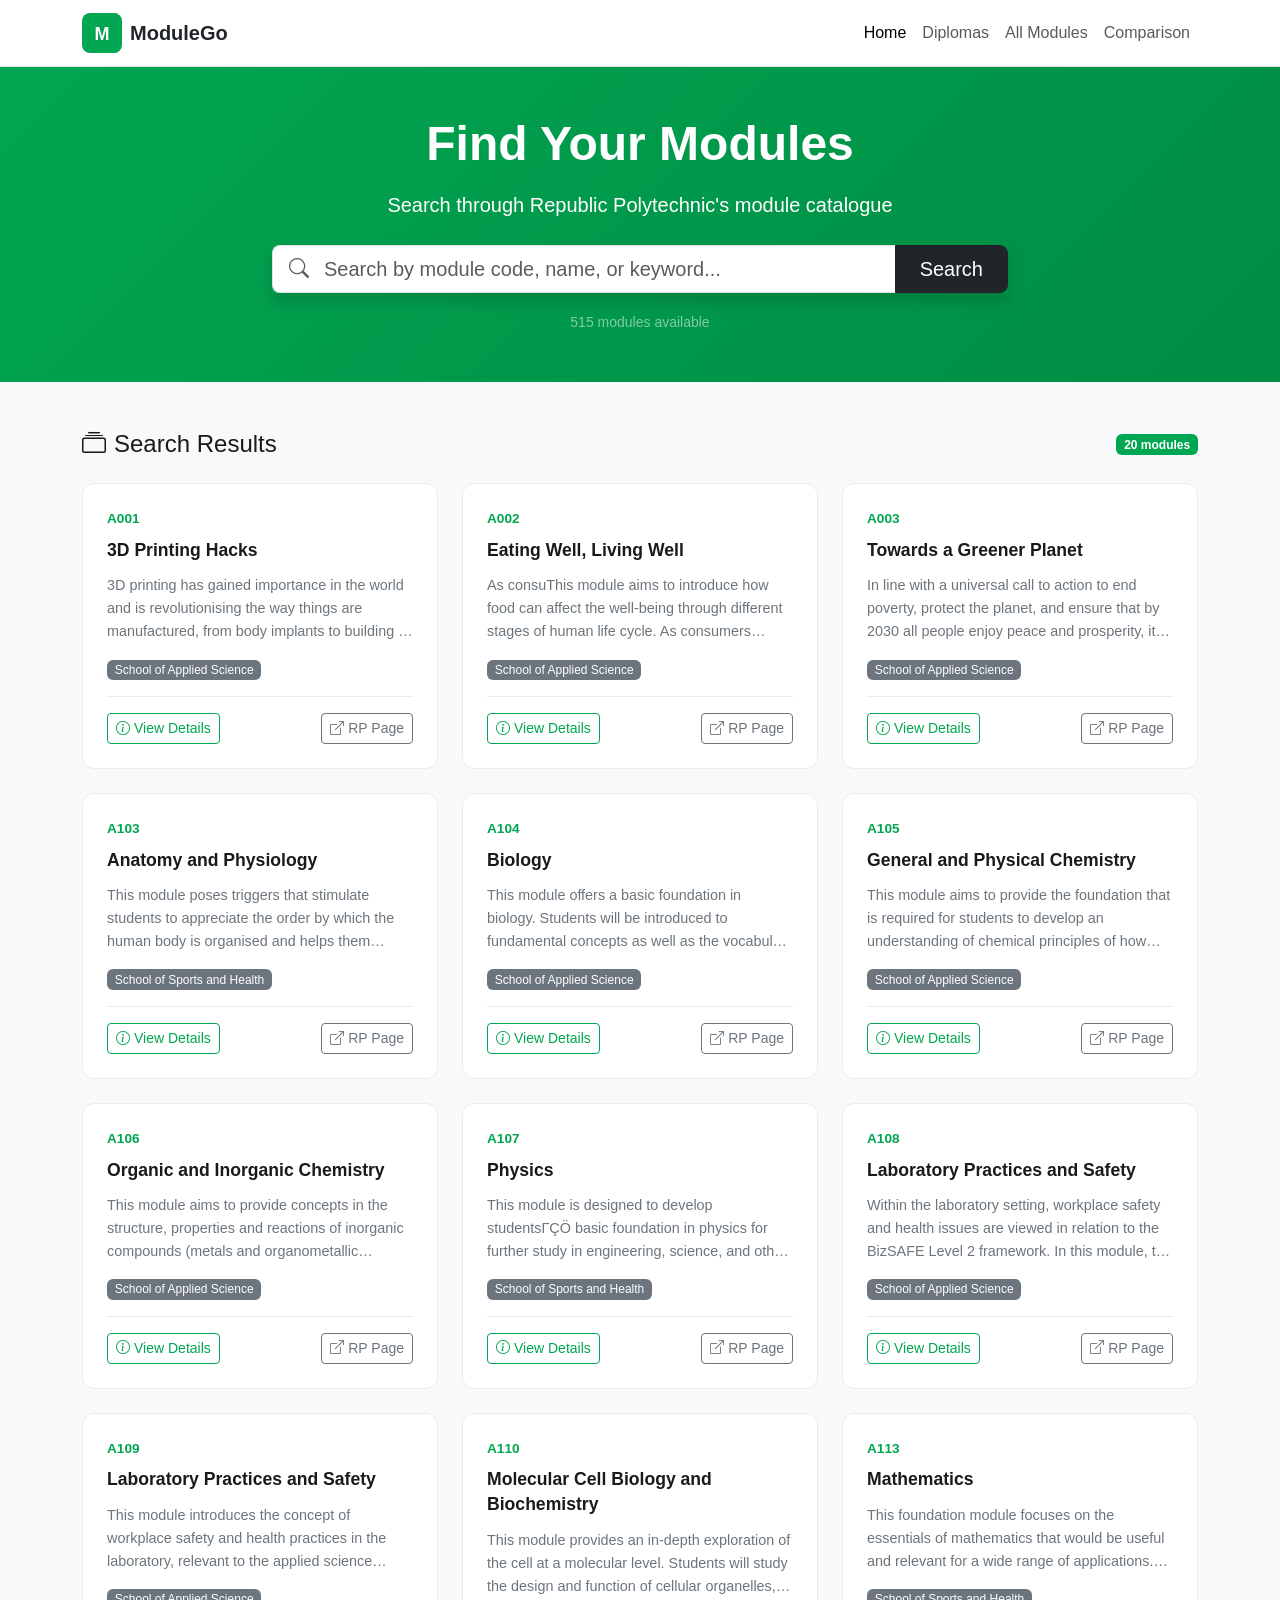
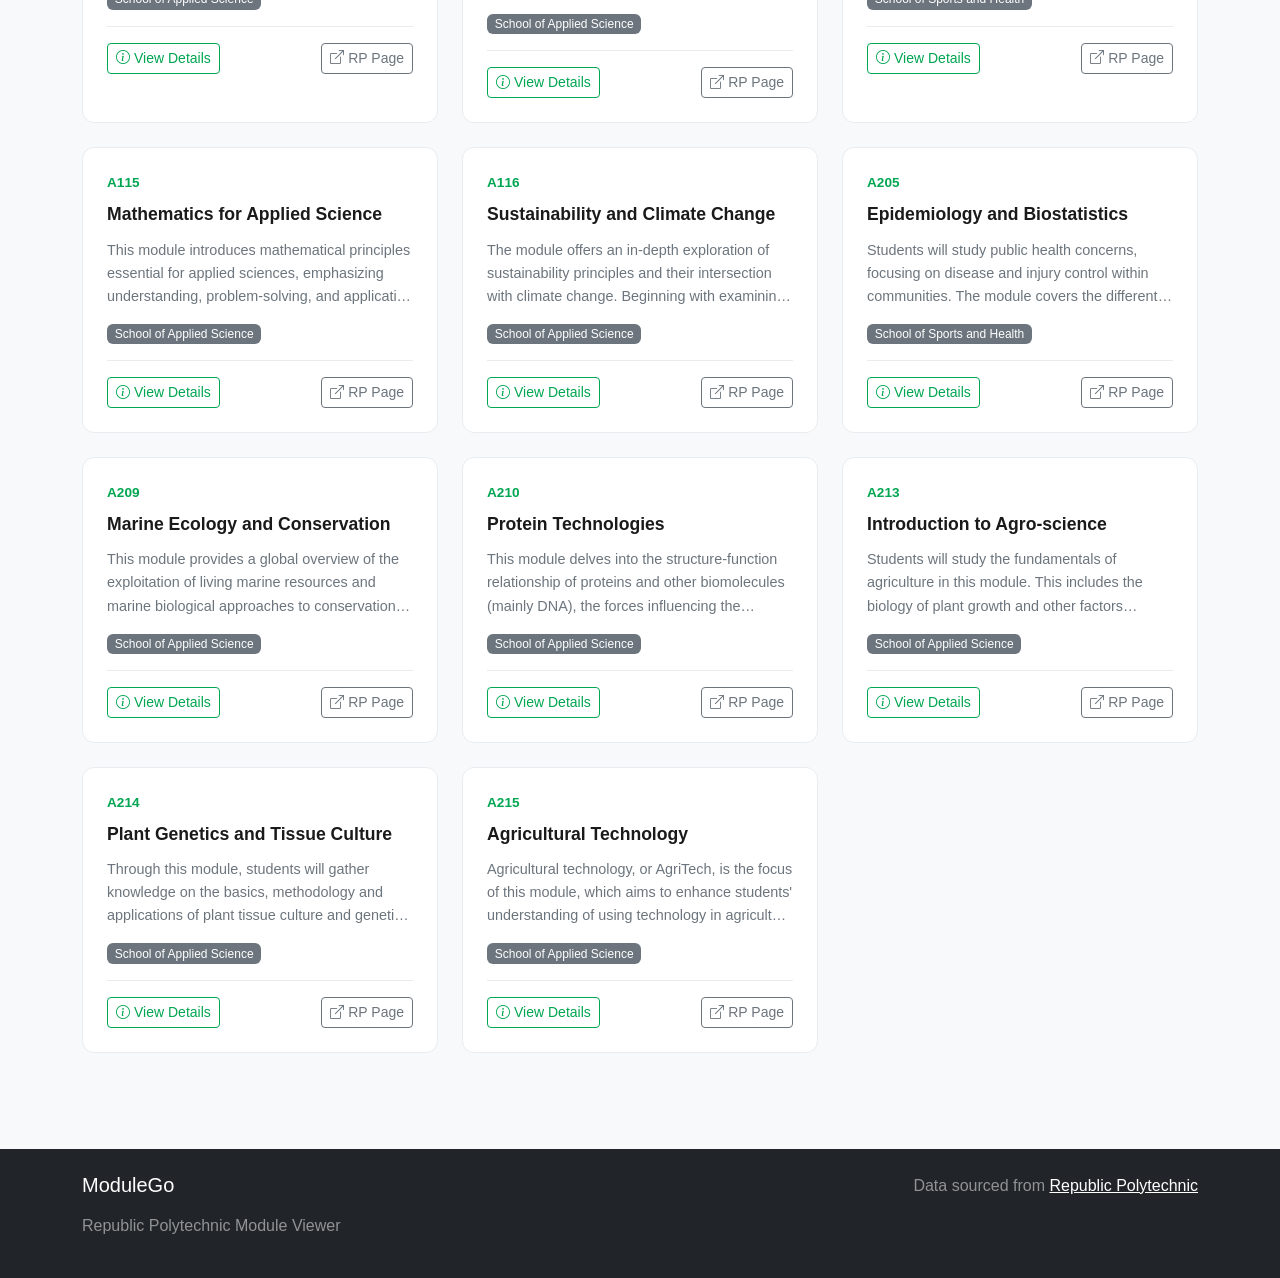
==== index.html @ 50f26ab8 "Add module comparison feature" ====
<!DOCTYPE html>
<html lang="en">
<head>
    <meta charset="UTF-8">
    <meta name="viewport" content="width=device-width, initial-scale=1.0">
    <title>ModuleGo - Republic Polytechnic Module Viewer</title>
    <link href="https://cdn.jsdelivr.net/npm/bootstrap@5.3.3/dist/css/bootstrap.min.css" rel="stylesheet">
    <link href="https://cdn.jsdelivr.net/npm/bootstrap-icons@1.11.3/font/bootstrap-icons.min.css" rel="stylesheet">
    <link href="css/styles.css" rel="stylesheet">
</head>
<body>
    <header class="bg-white border-bottom sticky-top">
        <nav class="navbar navbar-expand-lg">
            <div class="container">
                <a class="navbar-brand d-flex align-items-center gap-2" href="index.html">
                    <div class="rp-logo">
                        <svg viewBox="0 0 40 40" width="40" height="40">
                            <rect width="40" height="40" rx="8" fill="#00A651"/>
                            <text x="50%" y="55%" dominant-baseline="middle" text-anchor="middle" fill="white" font-size="18" font-weight="bold" font-family="Arial">M</text>
                        </svg>
                    </div>
                    <span class="fw-bold text-dark">ModuleGo</span>
                </a>
                <button class="navbar-toggler" type="button" data-bs-toggle="collapse" data-bs-target="#navbarNav">
                    <span class="navbar-toggler-icon"></span>
                </button>
                <div class="collapse navbar-collapse" id="navbarNav">
                    <ul class="navbar-nav ms-auto">
                        <li class="nav-item">
                            <a class="nav-link active" href="index.html">Home</a>
                        </li>
                        <li class="nav-item">
                            <a class="nav-link" href="https://www.rp.edu.sg/education/diplomas/" target="_blank">Diplomas</a>
                        </li>
                        <li class="nav-item">
                            <a class="nav-link" href="https://www.rp.edu.sg/education/modules/" target="_blank">All Modules</a>
                        </li>
                        <li class="nav-item">
                            <a class="nav-link" href="comparison.html">Comparison</a>
                        </li>
                    </ul>
                </div>
            </div>
        </nav>
    </header>

    <main>
        <section class="hero-section bg-primary text-white py-5">
            <div class="container">
                <div class="row justify-content-center">
                    <div class="col-lg-8 text-center">
                        <h1 class="display-5 fw-bold mb-3">Find Your Modules</h1>
                        <p class="lead mb-4">Search through Republic Polytechnic's module catalogue</p>
                        <div class="search-container position-relative">
                            <div class="input-group input-group-lg shadow">
                                <span class="input-group-text bg-white border-end-0">
                                    <i class="bi bi-search text-muted"></i>
                                </span>
                                <input 
                                    type="text" 
                                    id="searchInput" 
                                    class="form-control border-start-0 ps-0" 
                                    placeholder="Search by module code, name, or keyword..."
                                    autocomplete="off"
                                >
                                <button id="searchBtn" class="btn btn-dark px-4" type="button">
                                    Search
                                </button>
                            </div>
                        </div>
                        <div class="mt-3">
                            <small class="text-white-50">
                                <span id="moduleCount">0</span> modules available
                            </small>
                        </div>
                    </div>
                </div>
            </div>
        </section>

        <section class="results-section py-5">
            <div class="container">
                <div class="d-flex justify-content-between align-items-center mb-4">
                    <h2 class="h4 mb-0">
                        <i class="bi bi-collection me-2"></i>Search Results
                    </h2>
                    <span id="resultsCount" class="badge bg-primary">0 modules</span>
                </div>

                <div id="loadingSpinner" class="text-center py-5 d-none">
                    <div class="spinner-border text-primary" role="status">
                        <span class="visually-hidden">Loading...</span>
                    </div>
                    <p class="mt-3 text-muted">Loading modules...</p>
                </div>

                <div id="noResults" class="text-center py-5 d-none">
                    <i class="bi bi-inbox display-1 text-muted"></i>
                    <h3 class="mt-3 text-muted">No modules found</h3>
                    <p class="text-muted">Try a different search term</p>
                </div>

                <div id="resultsContainer" class="row g-4">
                </div>
            </div>
        </section>
    </main>

    <div class="modal fade" id="moduleModal" tabindex="-1" aria-labelledby="moduleModalLabel" aria-hidden="true">
        <div class="modal-dialog modal-lg modal-dialog-scrollable">
            <div class="modal-content">
                <div class="modal-header">
                    <h5 class="modal-title" id="moduleModalLabel">Module Details</h5>
                    <button type="button" class="btn-close" data-bs-dismiss="modal" aria-label="Close"></button>
                </div>
                <div class="modal-body" id="moduleModalBody">
                </div>
            </div>
        </div>
    </div>

    <footer class="bg-dark text-white py-4 mt-5">
        <div class="container">
            <div class="row">
                <div class="col-md-6">
                    <h5 class="mb-3">ModuleGo</h5>
                    <p class="text-white-50">Republic Polytechnic Module Viewer</p>
                </div>
                <div class="col-md-6 text-md-end">
                    <p class="text-white-50 mb-0">
                        Data sourced from <a href="https://www.rp.edu.sg" class="text-white" target="_blank">Republic Polytechnic</a>
                    </p>
                </div>
            </div>
        </div>
    </footer>

    <script src="https://cdn.jsdelivr.net/npm/bootstrap@5.3.3/dist/js/bootstrap.bundle.min.js"></script>
    <script src="js/data.js"></script>
    <script src="js/search.js"></script>
    <script src="js/ui.js"></script>
    <script src="js/detail.js"></script>
    <script src="js/app.js"></script>
</body>
</html>
---- css/styles.css ----
:root {
    --rp-green: #00A651;
    --rp-green-dark: #008C44;
    --rp-green-light: #E6F7EE;
    --rp-black: #1a1a1a;
    --rp-white: #ffffff;
    --rp-gray: #6c757d;
    --rp-gray-light: #f8f9fa;
    --rp-shadow: 0 2px 8px rgba(0, 0, 0, 0.1);
    --rp-shadow-hover: 0 4px 16px rgba(0, 0, 0, 0.15);
    --rp-transition: all 0.2s ease;
}

* {
    box-sizing: border-box;
}

body {
    font-family: -apple-system, BlinkMacSystemFont, 'Segoe UI', Roboto, 'Helvetica Neue', Arial, sans-serif;
    color: var(--rp-black);
    background-color: var(--rp-gray-light);
    line-height: 1.6;
}

.bg-primary {
    background-color: var(--rp-green) !important;
}

.text-primary {
    color: var(--rp-green) !important;
}

.btn-primary {
    background-color: var(--rp-green);
    border-color: var(--rp-green);
}

.btn-primary:hover {
    background-color: var(--rp-green-dark);
    border-color: var(--rp-green-dark);
}

.nav-link {
    font-weight: 500;
}

.nav-link:hover,
.nav-link:focus {
    color: var(--rp-green);
}

.hero-section {
    background: linear-gradient(135deg, var(--rp-green) 0%, var(--rp-green-dark) 100%);
    padding: 3rem 0;
}

.comparison-page-hero {
    background: var(--rp-white);
    border-bottom: 1px solid #e7edf2;
}

.search-container .form-control {
    border-color: #dee2e6;
}

.search-container .form-control:focus {
    box-shadow: none;
    border-color: var(--rp-green);
}

.search-container .input-group-text {
    border-color: #dee2e6;
}

.comparison-section {
    background:
        linear-gradient(180deg, rgba(0, 166, 81, 0.08), rgba(248, 249, 250, 0)),
        var(--rp-gray-light);
}

.comparison-panel {
    background: var(--rp-white);
    border: 1px solid #e3e8ee;
    border-radius: 12px;
    box-shadow: var(--rp-shadow);
    padding: 1.5rem;
}

.section-kicker {
    color: var(--rp-green-dark);
    display: inline-block;
    font-size: 0.78rem;
    font-weight: 700;
    letter-spacing: 0;
    margin-bottom: 0.35rem;
    text-transform: uppercase;
}

.comparison-icon {
    align-items: center;
    background: #f3fbf7;
    border: 1px solid #cceedd;
    border-radius: 8px;
    color: var(--rp-green-dark);
    display: flex;
    flex: 0 0 auto;
    font-size: 1.35rem;
    height: 48px;
    justify-content: center;
    width: 48px;
}

.comparison-select {
    border-color: #d9e2ec;
    min-height: 46px;
}

.comparison-select:focus {
    border-color: var(--rp-green);
    box-shadow: 0 0 0 0.2rem rgba(0, 166, 81, 0.16);
}

.comparison-search-box {
    position: relative;
}

.comparison-search-box .bi-search {
    color: var(--rp-gray);
    left: 0.9rem;
    position: absolute;
    top: 50%;
    transform: translateY(-50%);
    z-index: 2;
}

.comparison-search-input {
    border-color: #d9e2ec;
    min-height: 46px;
    padding-left: 2.5rem;
}

.comparison-search-input:focus {
    border-color: var(--rp-green);
    box-shadow: 0 0 0 0.2rem rgba(0, 166, 81, 0.16);
}

.selected-module {
    align-items: center;
    background: var(--rp-green-light);
    border: 1px solid #bfe8d0;
    border-radius: 8px;
    color: var(--rp-black);
    display: flex;
    gap: 0.75rem;
    justify-content: space-between;
    padding: 0.75rem 0.9rem;
}

.selected-module strong {
    color: var(--rp-green-dark);
    margin-right: 0.35rem;
}

.selected-module button {
    align-items: center;
    background: var(--rp-white);
    border: 1px solid #bfe8d0;
    border-radius: 6px;
    color: var(--rp-green-dark);
    display: inline-flex;
    flex: 0 0 auto;
    height: 30px;
    justify-content: center;
    transition: var(--rp-transition);
    width: 30px;
}

.selected-module button:hover {
    background: var(--rp-green);
    color: var(--rp-white);
}

.comparison-results {
    display: grid;
    gap: 0.5rem;
    max-height: 320px;
    overflow-y: auto;
}

.comparison-result {
    background: var(--rp-white);
    border: 1px solid #e1e8ef;
    border-radius: 8px;
    display: grid;
    gap: 0.2rem;
    padding: 0.8rem 0.9rem;
    text-align: left;
    transition: var(--rp-transition);
    width: 100%;
}

.comparison-result:hover,
.comparison-result:focus {
    border-color: var(--rp-green);
    box-shadow: 0 4px 14px rgba(0, 166, 81, 0.12);
    outline: none;
}

.comparison-result-code {
    color: var(--rp-green-dark);
    font-size: 0.82rem;
    font-weight: 700;
}

.comparison-result-name {
    color: var(--rp-black);
    font-weight: 600;
    line-height: 1.35;
}

.comparison-result-school {
    color: var(--rp-gray);
    font-size: 0.82rem;
}

.comparison-empty-result {
    background: #f6f8fa;
    border: 1px dashed #cfd8e3;
    border-radius: 8px;
    color: var(--rp-gray);
    padding: 0.85rem 1rem;
}

.compare-vs {
    align-items: center;
    background: var(--rp-green-dark);
    border: 1px solid var(--rp-green-dark);
    border-radius: 999px;
    color: var(--rp-white);
    display: inline-flex;
    font-size: 0.85rem;
    font-weight: 700;
    height: 42px;
    justify-content: center;
    width: 42px;
}

.comparison-message {
    background: #fff8e6;
    border: 1px solid #ffe4a3;
    border-radius: 8px;
    color: #795100;
    padding: 0.9rem 1rem;
}

.comparison-table-wrap {
    border: 1px solid #e3e8ee;
    border-radius: 10px;
    overflow: hidden;
}

.comparison-table {
    background: var(--rp-white);
}

.comparison-table thead th {
    background: #dff4e8 !important;
    color: var(--rp-green-dark);
    font-size: 0.9rem;
    padding: 1rem;
}

.comparison-table tbody th {
    background: #f6faf8;
    color: var(--rp-green-dark);
    font-weight: 700;
    width: 18%;
}

.comparison-table td,
.comparison-table tbody th {
    border-color: #e7edf2;
    padding: 1rem;
    vertical-align: top;
}

.comparison-table tbody tr:nth-child(1) td,
.comparison-table tbody tr:nth-child(2) td {
    color: var(--rp-green-dark);
    font-weight: 600;
}

.module-card {
    background: var(--rp-white);
    border-radius: 12px;
    border: 1px solid #e9ecef;
    padding: 1.5rem;
    height: 100%;
    transition: var(--rp-transition);
    cursor: pointer;
}

.module-card:hover {
    box-shadow: var(--rp-shadow-hover);
    transform: translateY(-2px);
    border-color: var(--rp-green);
}

.module-card .module-code {
    font-size: 0.85rem;
    font-weight: 600;
    color: var(--rp-green);
    text-transform: uppercase;
}

.module-card .module-name {
    font-size: 1.1rem;
    font-weight: 600;
    color: var(--rp-black);
    margin: 0.5rem 0;
    line-height: 1.4;
}

.module-card .module-description {
    font-size: 0.9rem;
    color: var(--rp-gray);
    margin: 0.75rem 0;
    display: -webkit-box;
    -webkit-line-clamp: 3;
    -webkit-box-orient: vertical;
    overflow: hidden;
}

.module-card .module-meta {
    display: flex;
    flex-wrap: wrap;
    gap: 0.5rem;
    margin-top: 1rem;
}

.module-card .badge {
    font-weight: 500;
    font-size: 0.75rem;
}

.module-card .card-actions {
    display: flex;
    justify-content: space-between;
    align-items: center;
    margin-top: 1rem;
    padding-top: 1rem;
    border-top: 1px solid #e9ecef;
}

.module-card .btn-outline-primary {
    color: var(--rp-green);
    border-color: var(--rp-green);
}

.module-card .btn-outline-primary:hover {
    background-color: var(--rp-green);
    border-color: var(--rp-green);
    color: var(--rp-white);
}

.module-detail-header {
    background: var(--rp-green-light);
    padding: 1.5rem;
    border-radius: 8px;
    margin-bottom: 1.5rem;
}

.module-detail-header .module-code {
    font-size: 1rem;
    font-weight: 600;
    color: var(--rp-green);
}

.module-detail-header .module-name {
    font-size: 1.5rem;
    font-weight: 700;
    color: var(--rp-black);
    margin: 0.5rem 0;
}

.spinner-border {
    width: 3rem;
    height: 3rem;
}

@media (max-width: 768px) {
    .hero-section {
        padding: 2rem 0;
    }

    .hero-section h1 {
        font-size: 1.75rem;
    }

    .module-card .module-description {
        -webkit-line-clamp: 2;
    }

    .modal-dialog {
        margin: 0.5rem;
    }

    .comparison-panel {
        padding: 1rem;
    }

    .comparison-table tbody th {
        min-width: 120px;
    }
}

@media (max-width: 576px) {
    .module-card .card-actions {
        flex-direction: column;
        gap: 0.5rem;
    }

    .module-card .card-actions .btn {
        width: 100%;
    }
}
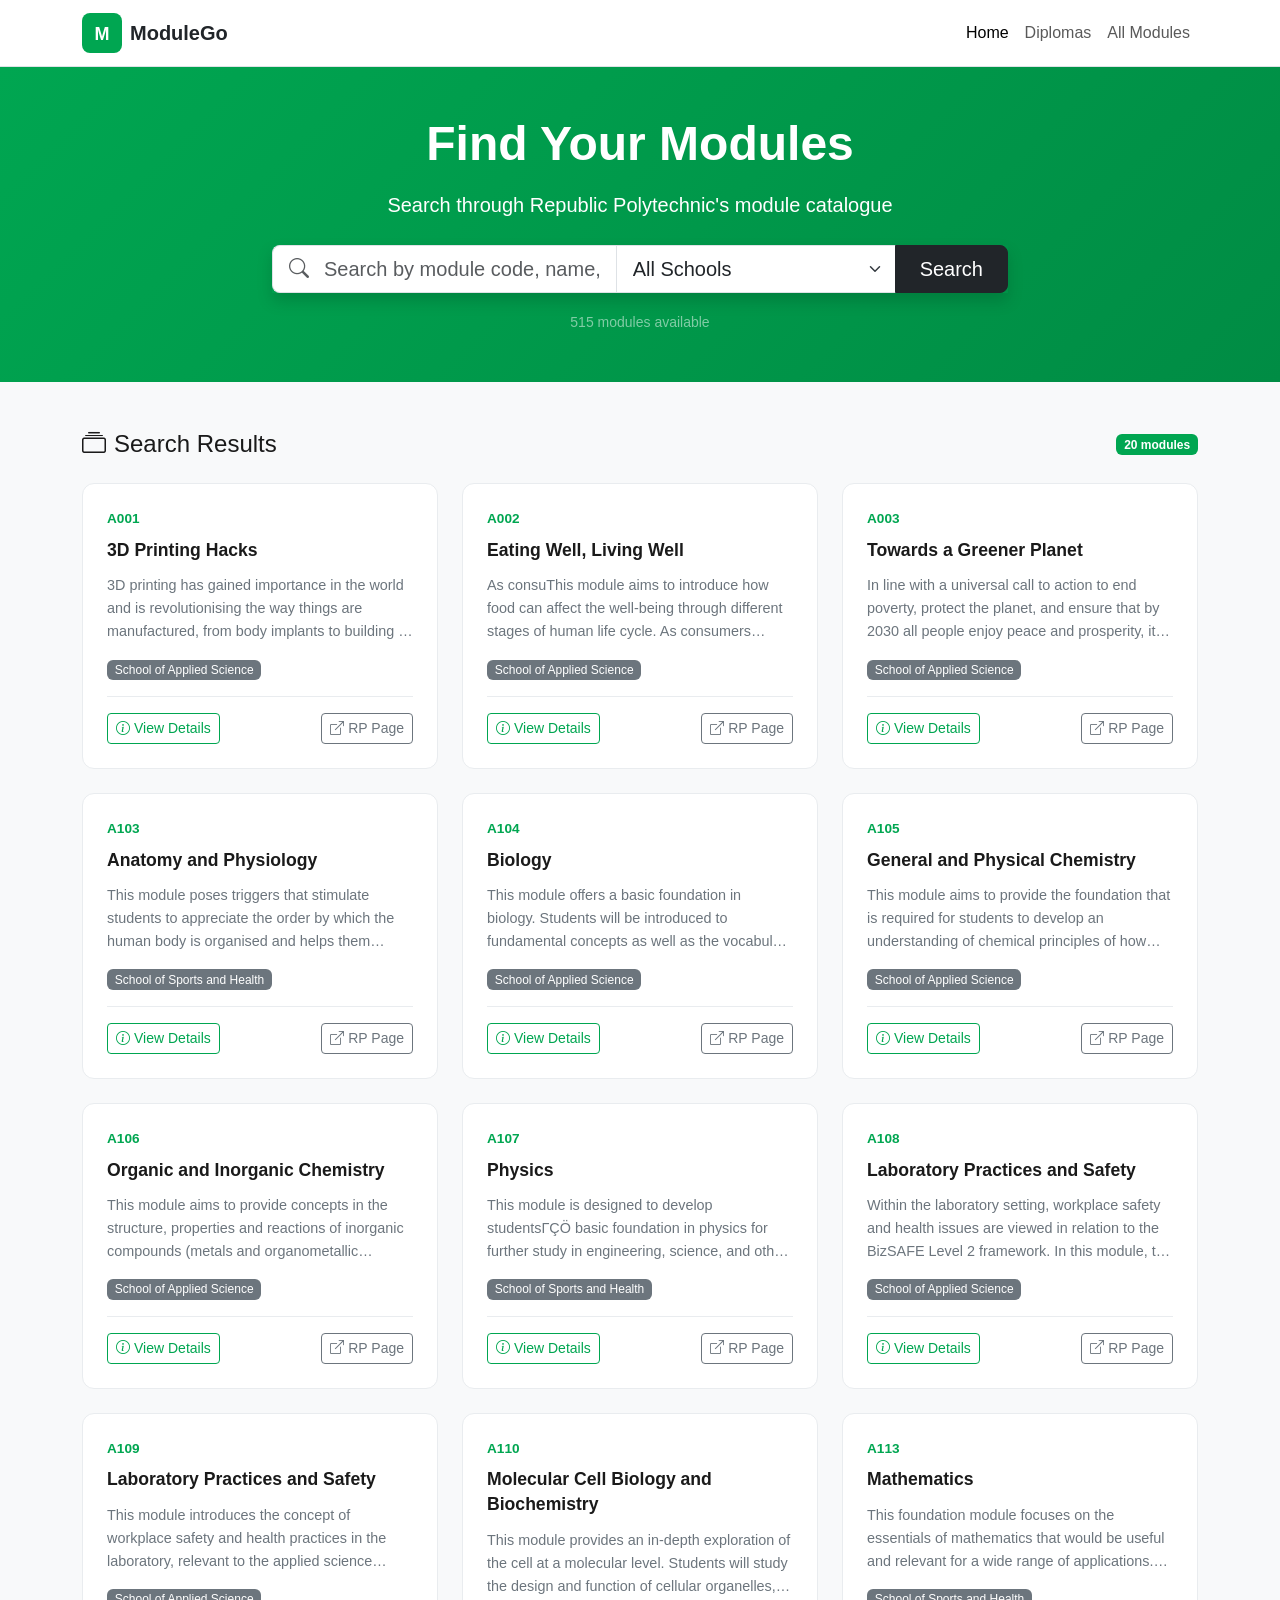
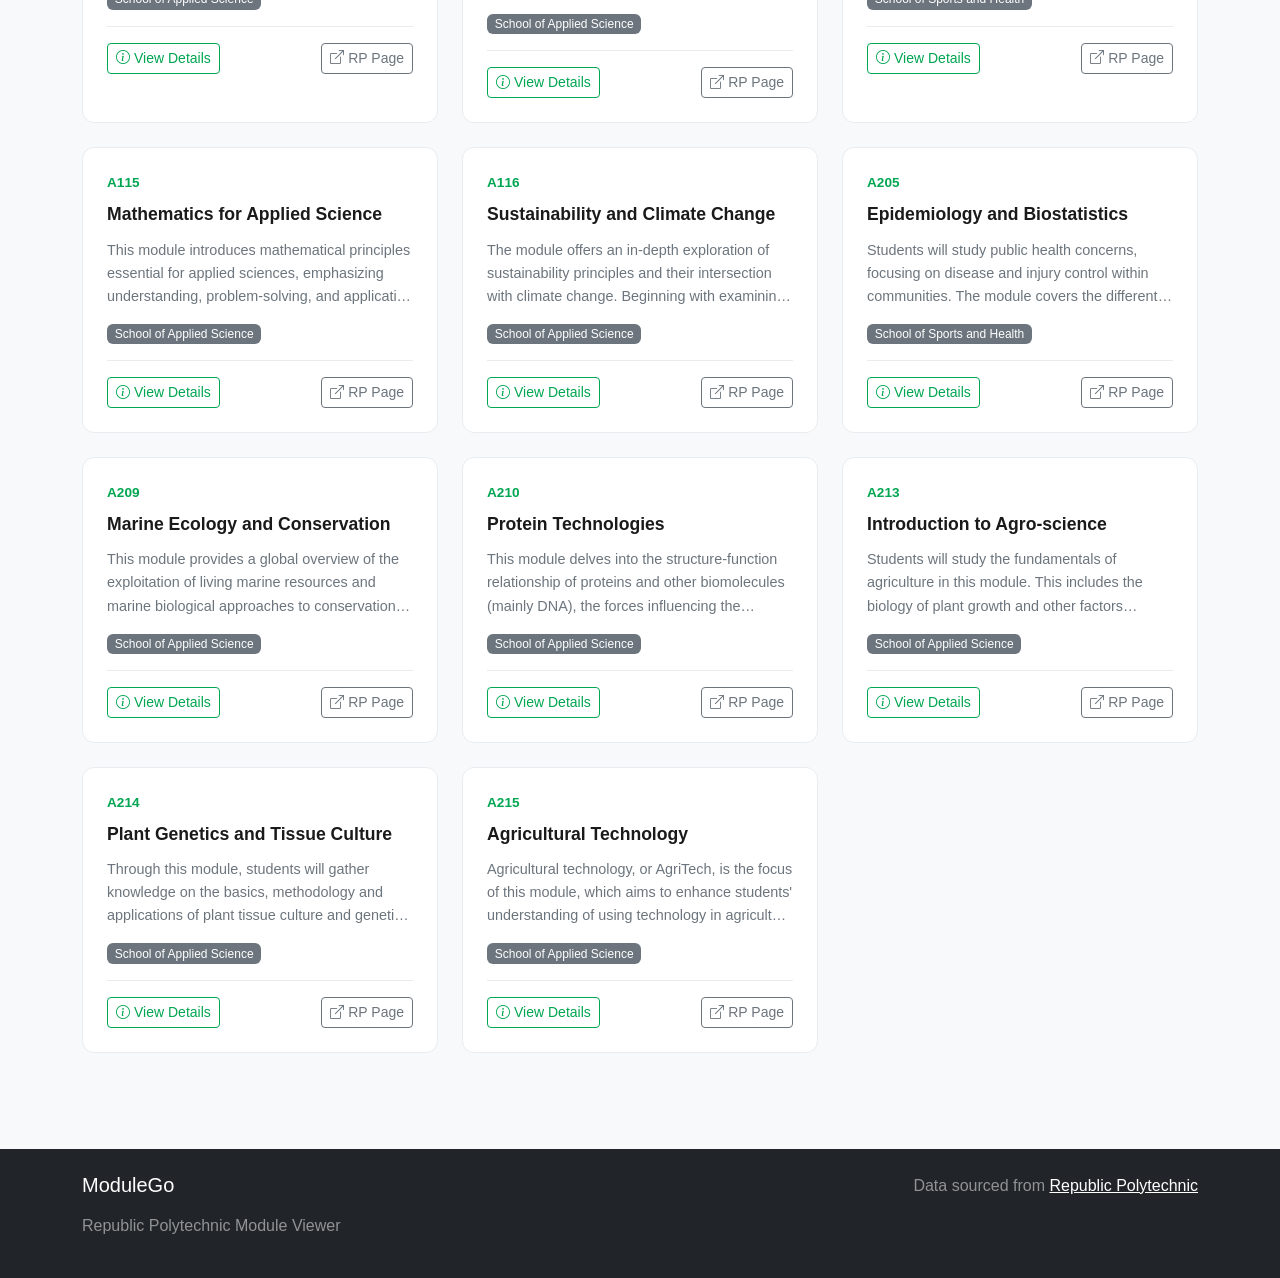
==== commit f15785f4: "Revert "Add module comparison feature" This reverts commit 609b60f27b18dfb0c53809a6e8872906bf45af2f." ====
--- a/index.html
+++ b/index.html
@@ -35,9 +35,6 @@
                         <li class="nav-item">
                             <a class="nav-link" href="https://www.rp.edu.sg/education/modules/" target="_blank">All Modules</a>
                         </li>
-                        <li class="nav-item">
-                            <a class="nav-link" href="comparison.html">Comparison</a>
-                        </li>
                     </ul>
                 </div>
             </div>
@@ -62,7 +59,16 @@
                                     class="form-control border-start-0 ps-0" 
                                     placeholder="Search by module code, name, or keyword..."
                                     autocomplete="off"
-                                >
+                                ><select id="schoolFilter" class="form-select" style="max-width: 280px;">
+                                    <option value="all">All Schools</option>
+                                    <option value="School of Applied Science">School of Applied Science</option>
+                                    <option value="School of Engineering">School of Engineering</option>
+                                    <option value="School of Infocomm">School of Infocomm</option>
+                                    <option value="School of Hospitality">School of Hospitality</option>
+                                    <option value="School of Management and Communication">School of Management and Communication</option>
+                                    <option value="School of Sports, Health and Leisure">School of Sports, Health and Leisure</option>
+                                    <option value="School of Technology for the Arts">School of Technology for the Arts</option>
+                                </select>
                                 <button id="searchBtn" class="btn btn-dark px-4" type="button">
                                     Search
                                 </button>
--- a/css/styles.css
+++ b/css/styles.css
@@ -40,23 +40,9 @@
     border-color: var(--rp-green-dark);
 }
 
-.nav-link {
-    font-weight: 500;
-}
-
-.nav-link:hover,
-.nav-link:focus {
-    color: var(--rp-green);
-}
-
 .hero-section {
     background: linear-gradient(135deg, var(--rp-green) 0%, var(--rp-green-dark) 100%);
     padding: 3rem 0;
-}
-
-.comparison-page-hero {
-    background: var(--rp-white);
-    border-bottom: 1px solid #e7edf2;
 }
 
 .search-container .form-control {
@@ -70,224 +56,6 @@
 
 .search-container .input-group-text {
     border-color: #dee2e6;
-}
-
-.comparison-section {
-    background:
-        linear-gradient(180deg, rgba(0, 166, 81, 0.08), rgba(248, 249, 250, 0)),
-        var(--rp-gray-light);
-}
-
-.comparison-panel {
-    background: var(--rp-white);
-    border: 1px solid #e3e8ee;
-    border-radius: 12px;
-    box-shadow: var(--rp-shadow);
-    padding: 1.5rem;
-}
-
-.section-kicker {
-    color: var(--rp-green-dark);
-    display: inline-block;
-    font-size: 0.78rem;
-    font-weight: 700;
-    letter-spacing: 0;
-    margin-bottom: 0.35rem;
-    text-transform: uppercase;
-}
-
-.comparison-icon {
-    align-items: center;
-    background: #f3fbf7;
-    border: 1px solid #cceedd;
-    border-radius: 8px;
-    color: var(--rp-green-dark);
-    display: flex;
-    flex: 0 0 auto;
-    font-size: 1.35rem;
-    height: 48px;
-    justify-content: center;
-    width: 48px;
-}
-
-.comparison-select {
-    border-color: #d9e2ec;
-    min-height: 46px;
-}
-
-.comparison-select:focus {
-    border-color: var(--rp-green);
-    box-shadow: 0 0 0 0.2rem rgba(0, 166, 81, 0.16);
-}
-
-.comparison-search-box {
-    position: relative;
-}
-
-.comparison-search-box .bi-search {
-    color: var(--rp-gray);
-    left: 0.9rem;
-    position: absolute;
-    top: 50%;
-    transform: translateY(-50%);
-    z-index: 2;
-}
-
-.comparison-search-input {
-    border-color: #d9e2ec;
-    min-height: 46px;
-    padding-left: 2.5rem;
-}
-
-.comparison-search-input:focus {
-    border-color: var(--rp-green);
-    box-shadow: 0 0 0 0.2rem rgba(0, 166, 81, 0.16);
-}
-
-.selected-module {
-    align-items: center;
-    background: var(--rp-green-light);
-    border: 1px solid #bfe8d0;
-    border-radius: 8px;
-    color: var(--rp-black);
-    display: flex;
-    gap: 0.75rem;
-    justify-content: space-between;
-    padding: 0.75rem 0.9rem;
-}
-
-.selected-module strong {
-    color: var(--rp-green-dark);
-    margin-right: 0.35rem;
-}
-
-.selected-module button {
-    align-items: center;
-    background: var(--rp-white);
-    border: 1px solid #bfe8d0;
-    border-radius: 6px;
-    color: var(--rp-green-dark);
-    display: inline-flex;
-    flex: 0 0 auto;
-    height: 30px;
-    justify-content: center;
-    transition: var(--rp-transition);
-    width: 30px;
-}
-
-.selected-module button:hover {
-    background: var(--rp-green);
-    color: var(--rp-white);
-}
-
-.comparison-results {
-    display: grid;
-    gap: 0.5rem;
-    max-height: 320px;
-    overflow-y: auto;
-}
-
-.comparison-result {
-    background: var(--rp-white);
-    border: 1px solid #e1e8ef;
-    border-radius: 8px;
-    display: grid;
-    gap: 0.2rem;
-    padding: 0.8rem 0.9rem;
-    text-align: left;
-    transition: var(--rp-transition);
-    width: 100%;
-}
-
-.comparison-result:hover,
-.comparison-result:focus {
-    border-color: var(--rp-green);
-    box-shadow: 0 4px 14px rgba(0, 166, 81, 0.12);
-    outline: none;
-}
-
-.comparison-result-code {
-    color: var(--rp-green-dark);
-    font-size: 0.82rem;
-    font-weight: 700;
-}
-
-.comparison-result-name {
-    color: var(--rp-black);
-    font-weight: 600;
-    line-height: 1.35;
-}
-
-.comparison-result-school {
-    color: var(--rp-gray);
-    font-size: 0.82rem;
-}
-
-.comparison-empty-result {
-    background: #f6f8fa;
-    border: 1px dashed #cfd8e3;
-    border-radius: 8px;
-    color: var(--rp-gray);
-    padding: 0.85rem 1rem;
-}
-
-.compare-vs {
-    align-items: center;
-    background: var(--rp-green-dark);
-    border: 1px solid var(--rp-green-dark);
-    border-radius: 999px;
-    color: var(--rp-white);
-    display: inline-flex;
-    font-size: 0.85rem;
-    font-weight: 700;
-    height: 42px;
-    justify-content: center;
-    width: 42px;
-}
-
-.comparison-message {
-    background: #fff8e6;
-    border: 1px solid #ffe4a3;
-    border-radius: 8px;
-    color: #795100;
-    padding: 0.9rem 1rem;
-}
-
-.comparison-table-wrap {
-    border: 1px solid #e3e8ee;
-    border-radius: 10px;
-    overflow: hidden;
-}
-
-.comparison-table {
-    background: var(--rp-white);
-}
-
-.comparison-table thead th {
-    background: #dff4e8 !important;
-    color: var(--rp-green-dark);
-    font-size: 0.9rem;
-    padding: 1rem;
-}
-
-.comparison-table tbody th {
-    background: #f6faf8;
-    color: var(--rp-green-dark);
-    font-weight: 700;
-    width: 18%;
-}
-
-.comparison-table td,
-.comparison-table tbody th {
-    border-color: #e7edf2;
-    padding: 1rem;
-    vertical-align: top;
-}
-
-.comparison-table tbody tr:nth-child(1) td,
-.comparison-table tbody tr:nth-child(2) td {
-    color: var(--rp-green-dark);
-    font-weight: 600;
 }
 
 .module-card {
@@ -404,14 +172,6 @@
     .modal-dialog {
         margin: 0.5rem;
     }
-
-    .comparison-panel {
-        padding: 1rem;
-    }
-
-    .comparison-table tbody th {
-        min-width: 120px;
-    }
 }
 
 @media (max-width: 576px) {
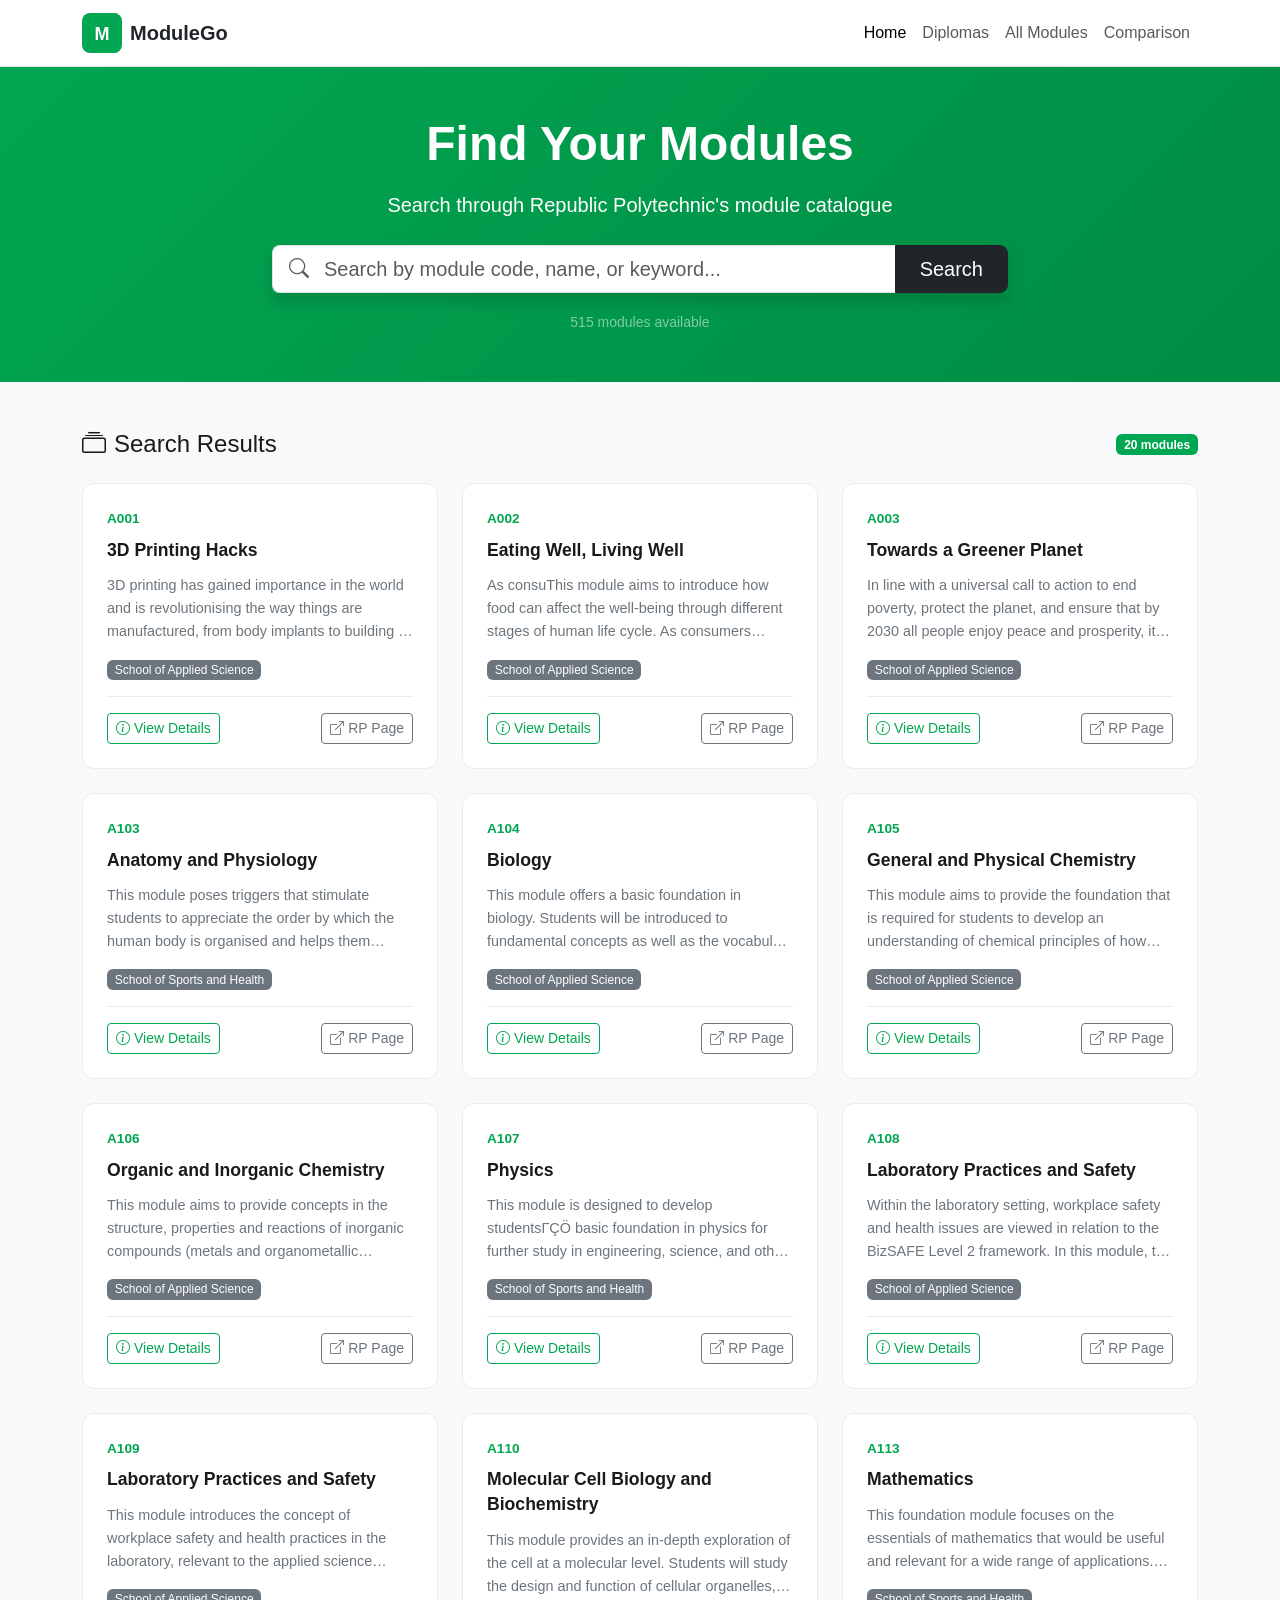
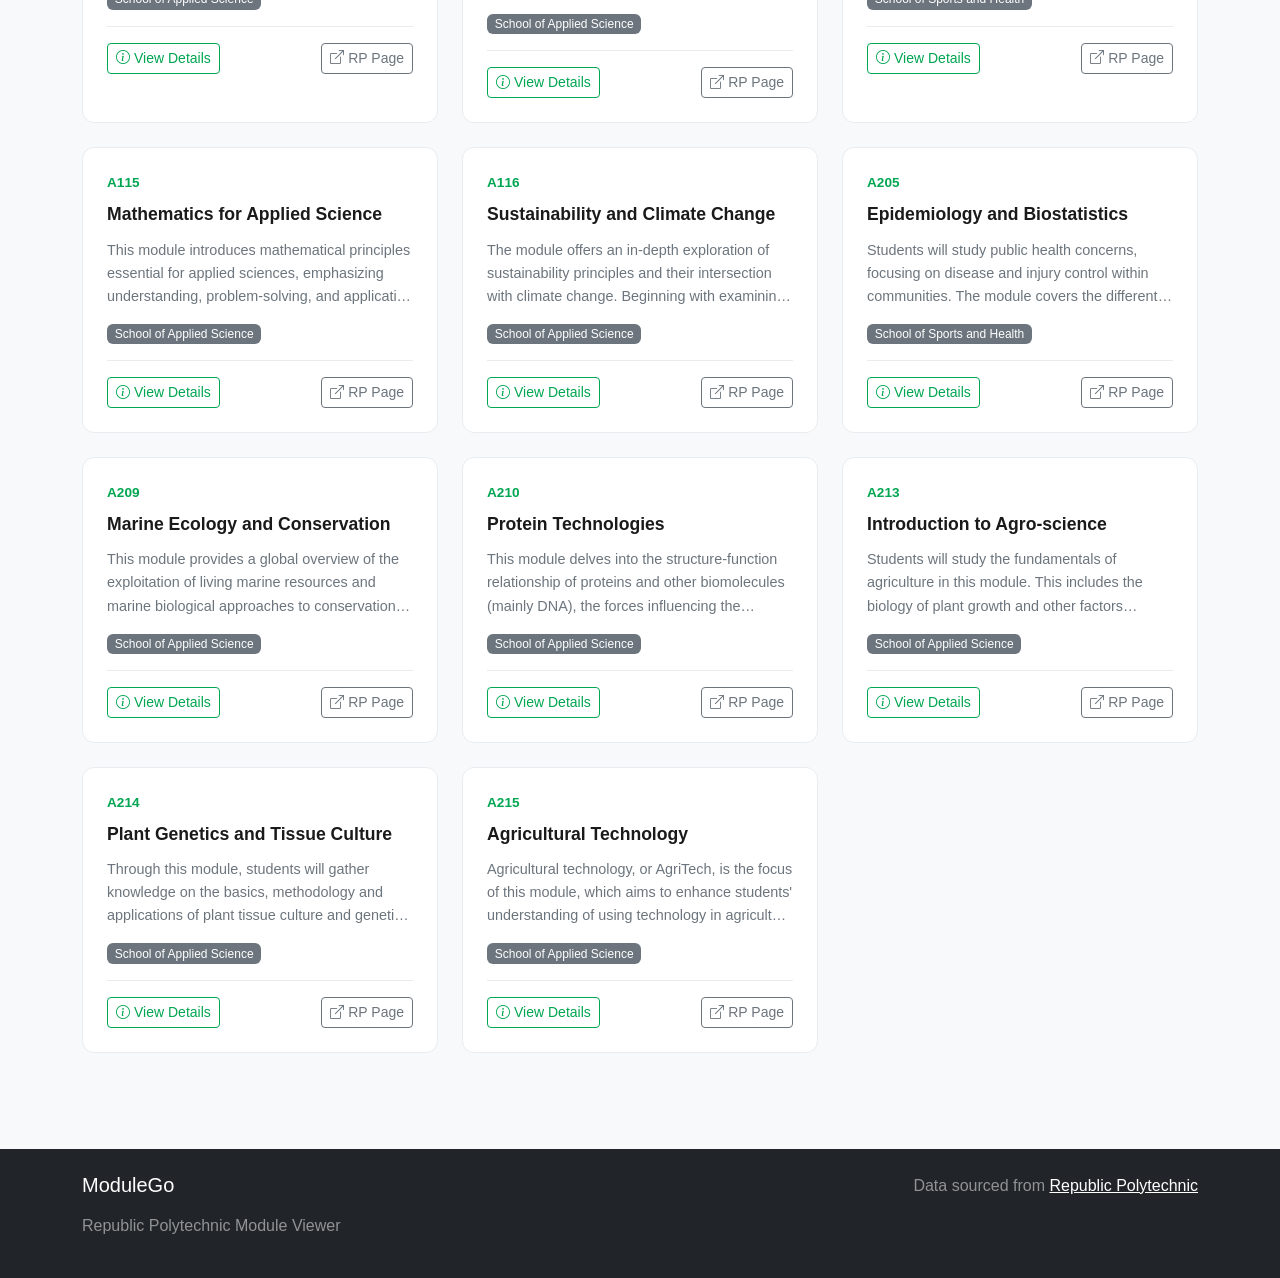
==== commit 621b0ef7: "Add module comparison feature" ====
--- a/index.html
+++ b/index.html
@@ -35,6 +35,9 @@
                         <li class="nav-item">
                             <a class="nav-link" href="https://www.rp.edu.sg/education/modules/" target="_blank">All Modules</a>
                         </li>
+                        <li class="nav-item">
+                            <a class="nav-link" href="comparison.html">Comparison</a>
+                        </li>
                     </ul>
                 </div>
             </div>
@@ -59,16 +62,7 @@
                                     class="form-control border-start-0 ps-0" 
                                     placeholder="Search by module code, name, or keyword..."
                                     autocomplete="off"
-                                ><select id="schoolFilter" class="form-select" style="max-width: 280px;">
-                                    <option value="all">All Schools</option>
-                                    <option value="School of Applied Science">School of Applied Science</option>
-                                    <option value="School of Engineering">School of Engineering</option>
-                                    <option value="School of Infocomm">School of Infocomm</option>
-                                    <option value="School of Hospitality">School of Hospitality</option>
-                                    <option value="School of Management and Communication">School of Management and Communication</option>
-                                    <option value="School of Sports, Health and Leisure">School of Sports, Health and Leisure</option>
-                                    <option value="School of Technology for the Arts">School of Technology for the Arts</option>
-                                </select>
+                                >
                                 <button id="searchBtn" class="btn btn-dark px-4" type="button">
                                     Search
                                 </button>
--- a/css/styles.css
+++ b/css/styles.css
@@ -40,11 +40,25 @@
     border-color: var(--rp-green-dark);
 }
 
+.nav-link {
+    font-weight: 500;
+}
+
+.nav-link:hover,
+.nav-link:focus {
+    color: var(--rp-green);
+}
+
 .hero-section {
     background: linear-gradient(135deg, var(--rp-green) 0%, var(--rp-green-dark) 100%);
     padding: 3rem 0;
 }
 
+.comparison-page-hero {
+    background: var(--rp-white);
+    border-bottom: 1px solid #e7edf2;
+}
+
 .search-container .form-control {
     border-color: #dee2e6;
 }
@@ -56,6 +70,224 @@
 
 .search-container .input-group-text {
     border-color: #dee2e6;
+}
+
+.comparison-section {
+    background:
+        linear-gradient(180deg, rgba(0, 166, 81, 0.08), rgba(248, 249, 250, 0)),
+        var(--rp-gray-light);
+}
+
+.comparison-panel {
+    background: var(--rp-white);
+    border: 1px solid #e3e8ee;
+    border-radius: 12px;
+    box-shadow: var(--rp-shadow);
+    padding: 1.5rem;
+}
+
+.section-kicker {
+    color: var(--rp-green-dark);
+    display: inline-block;
+    font-size: 0.78rem;
+    font-weight: 700;
+    letter-spacing: 0;
+    margin-bottom: 0.35rem;
+    text-transform: uppercase;
+}
+
+.comparison-icon {
+    align-items: center;
+    background: #f3fbf7;
+    border: 1px solid #cceedd;
+    border-radius: 8px;
+    color: var(--rp-green-dark);
+    display: flex;
+    flex: 0 0 auto;
+    font-size: 1.35rem;
+    height: 48px;
+    justify-content: center;
+    width: 48px;
+}
+
+.comparison-select {
+    border-color: #d9e2ec;
+    min-height: 46px;
+}
+
+.comparison-select:focus {
+    border-color: var(--rp-green);
+    box-shadow: 0 0 0 0.2rem rgba(0, 166, 81, 0.16);
+}
+
+.comparison-search-box {
+    position: relative;
+}
+
+.comparison-search-box .bi-search {
+    color: var(--rp-gray);
+    left: 0.9rem;
+    position: absolute;
+    top: 50%;
+    transform: translateY(-50%);
+    z-index: 2;
+}
+
+.comparison-search-input {
+    border-color: #d9e2ec;
+    min-height: 46px;
+    padding-left: 2.5rem;
+}
+
+.comparison-search-input:focus {
+    border-color: var(--rp-green);
+    box-shadow: 0 0 0 0.2rem rgba(0, 166, 81, 0.16);
+}
+
+.selected-module {
+    align-items: center;
+    background: var(--rp-green-light);
+    border: 1px solid #bfe8d0;
+    border-radius: 8px;
+    color: var(--rp-black);
+    display: flex;
+    gap: 0.75rem;
+    justify-content: space-between;
+    padding: 0.75rem 0.9rem;
+}
+
+.selected-module strong {
+    color: var(--rp-green-dark);
+    margin-right: 0.35rem;
+}
+
+.selected-module button {
+    align-items: center;
+    background: var(--rp-white);
+    border: 1px solid #bfe8d0;
+    border-radius: 6px;
+    color: var(--rp-green-dark);
+    display: inline-flex;
+    flex: 0 0 auto;
+    height: 30px;
+    justify-content: center;
+    transition: var(--rp-transition);
+    width: 30px;
+}
+
+.selected-module button:hover {
+    background: var(--rp-green);
+    color: var(--rp-white);
+}
+
+.comparison-results {
+    display: grid;
+    gap: 0.5rem;
+    max-height: 320px;
+    overflow-y: auto;
+}
+
+.comparison-result {
+    background: var(--rp-white);
+    border: 1px solid #e1e8ef;
+    border-radius: 8px;
+    display: grid;
+    gap: 0.2rem;
+    padding: 0.8rem 0.9rem;
+    text-align: left;
+    transition: var(--rp-transition);
+    width: 100%;
+}
+
+.comparison-result:hover,
+.comparison-result:focus {
+    border-color: var(--rp-green);
+    box-shadow: 0 4px 14px rgba(0, 166, 81, 0.12);
+    outline: none;
+}
+
+.comparison-result-code {
+    color: var(--rp-green-dark);
+    font-size: 0.82rem;
+    font-weight: 700;
+}
+
+.comparison-result-name {
+    color: var(--rp-black);
+    font-weight: 600;
+    line-height: 1.35;
+}
+
+.comparison-result-school {
+    color: var(--rp-gray);
+    font-size: 0.82rem;
+}
+
+.comparison-empty-result {
+    background: #f6f8fa;
+    border: 1px dashed #cfd8e3;
+    border-radius: 8px;
+    color: var(--rp-gray);
+    padding: 0.85rem 1rem;
+}
+
+.compare-vs {
+    align-items: center;
+    background: var(--rp-green-dark);
+    border: 1px solid var(--rp-green-dark);
+    border-radius: 999px;
+    color: var(--rp-white);
+    display: inline-flex;
+    font-size: 0.85rem;
+    font-weight: 700;
+    height: 42px;
+    justify-content: center;
+    width: 42px;
+}
+
+.comparison-message {
+    background: #fff8e6;
+    border: 1px solid #ffe4a3;
+    border-radius: 8px;
+    color: #795100;
+    padding: 0.9rem 1rem;
+}
+
+.comparison-table-wrap {
+    border: 1px solid #e3e8ee;
+    border-radius: 10px;
+    overflow: hidden;
+}
+
+.comparison-table {
+    background: var(--rp-white);
+}
+
+.comparison-table thead th {
+    background: #dff4e8 !important;
+    color: var(--rp-green-dark);
+    font-size: 0.9rem;
+    padding: 1rem;
+}
+
+.comparison-table tbody th {
+    background: #f6faf8;
+    color: var(--rp-green-dark);
+    font-weight: 700;
+    width: 18%;
+}
+
+.comparison-table td,
+.comparison-table tbody th {
+    border-color: #e7edf2;
+    padding: 1rem;
+    vertical-align: top;
+}
+
+.comparison-table tbody tr:nth-child(1) td,
+.comparison-table tbody tr:nth-child(2) td {
+    color: var(--rp-green-dark);
+    font-weight: 600;
 }
 
 .module-card {
@@ -172,6 +404,14 @@
     .modal-dialog {
         margin: 0.5rem;
     }
+
+    .comparison-panel {
+        padding: 1rem;
+    }
+
+    .comparison-table tbody th {
+        min-width: 120px;
+    }
 }
 
 @media (max-width: 576px) {
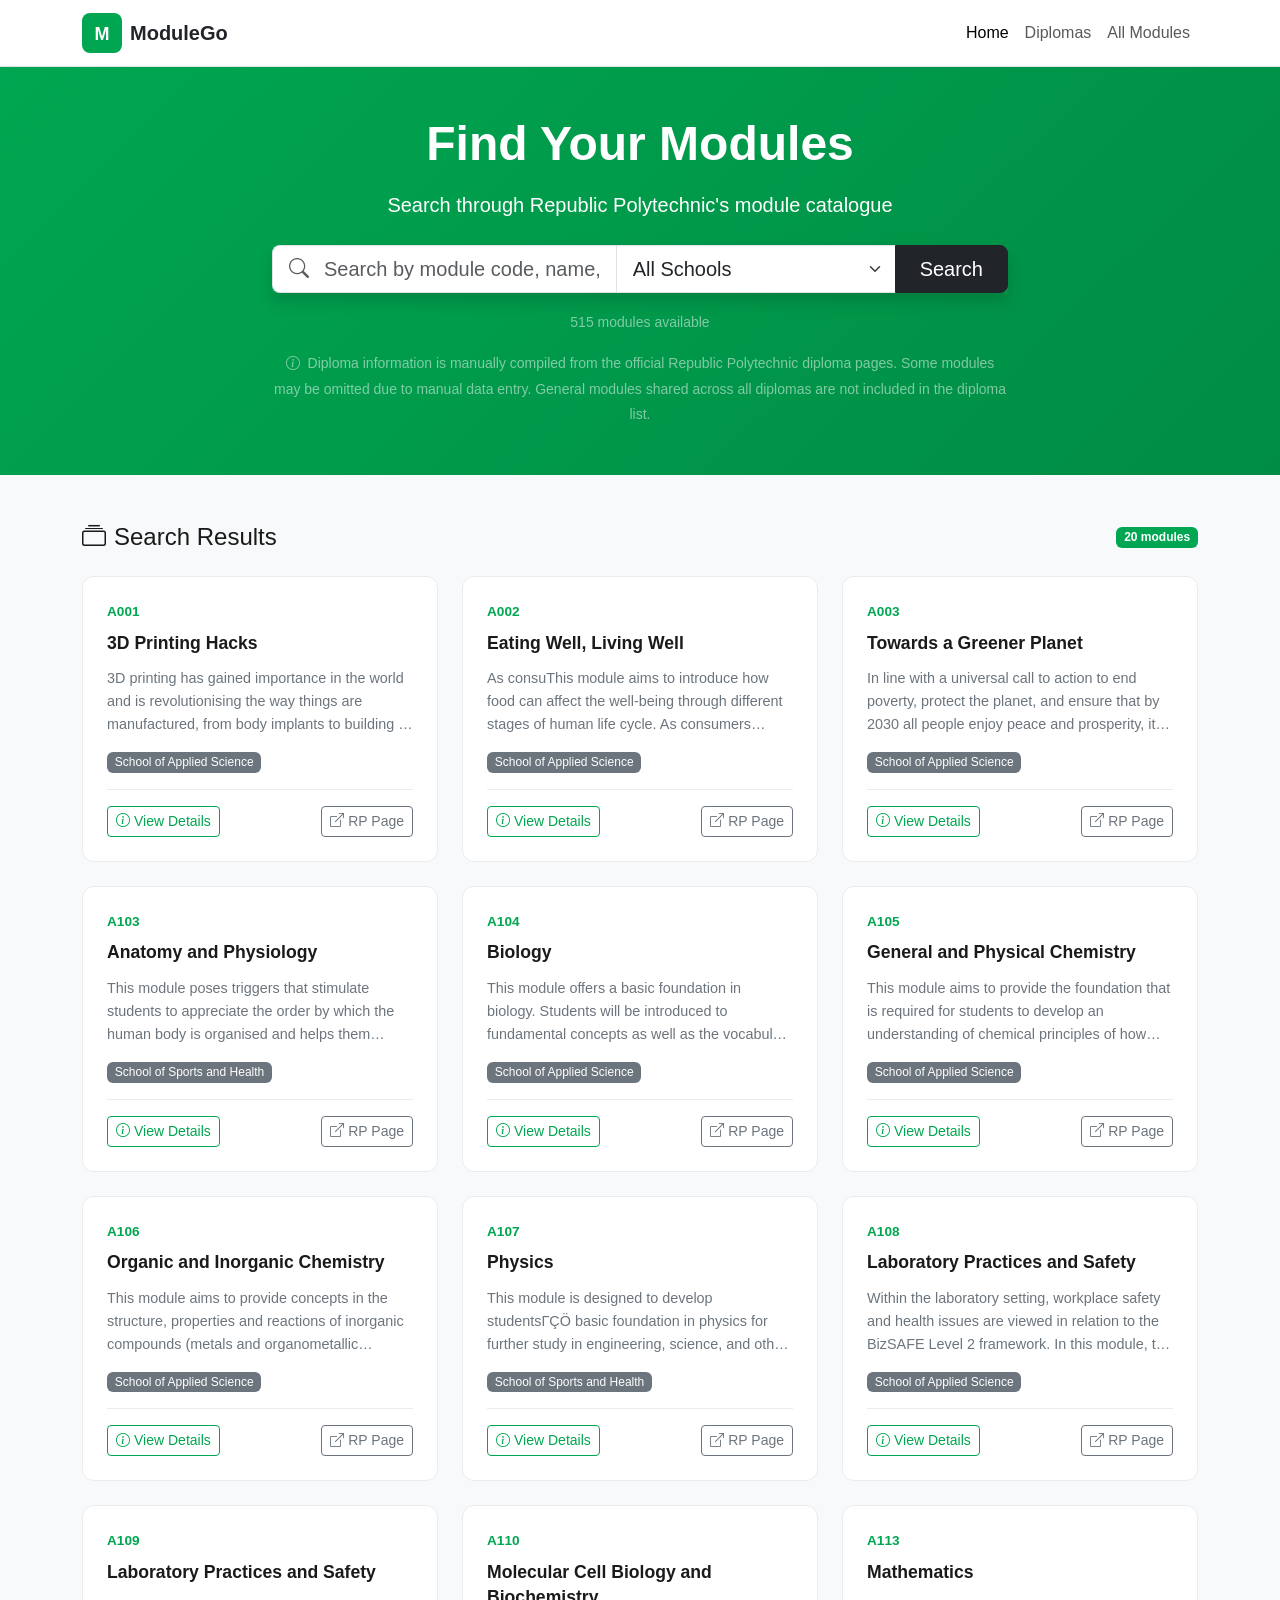
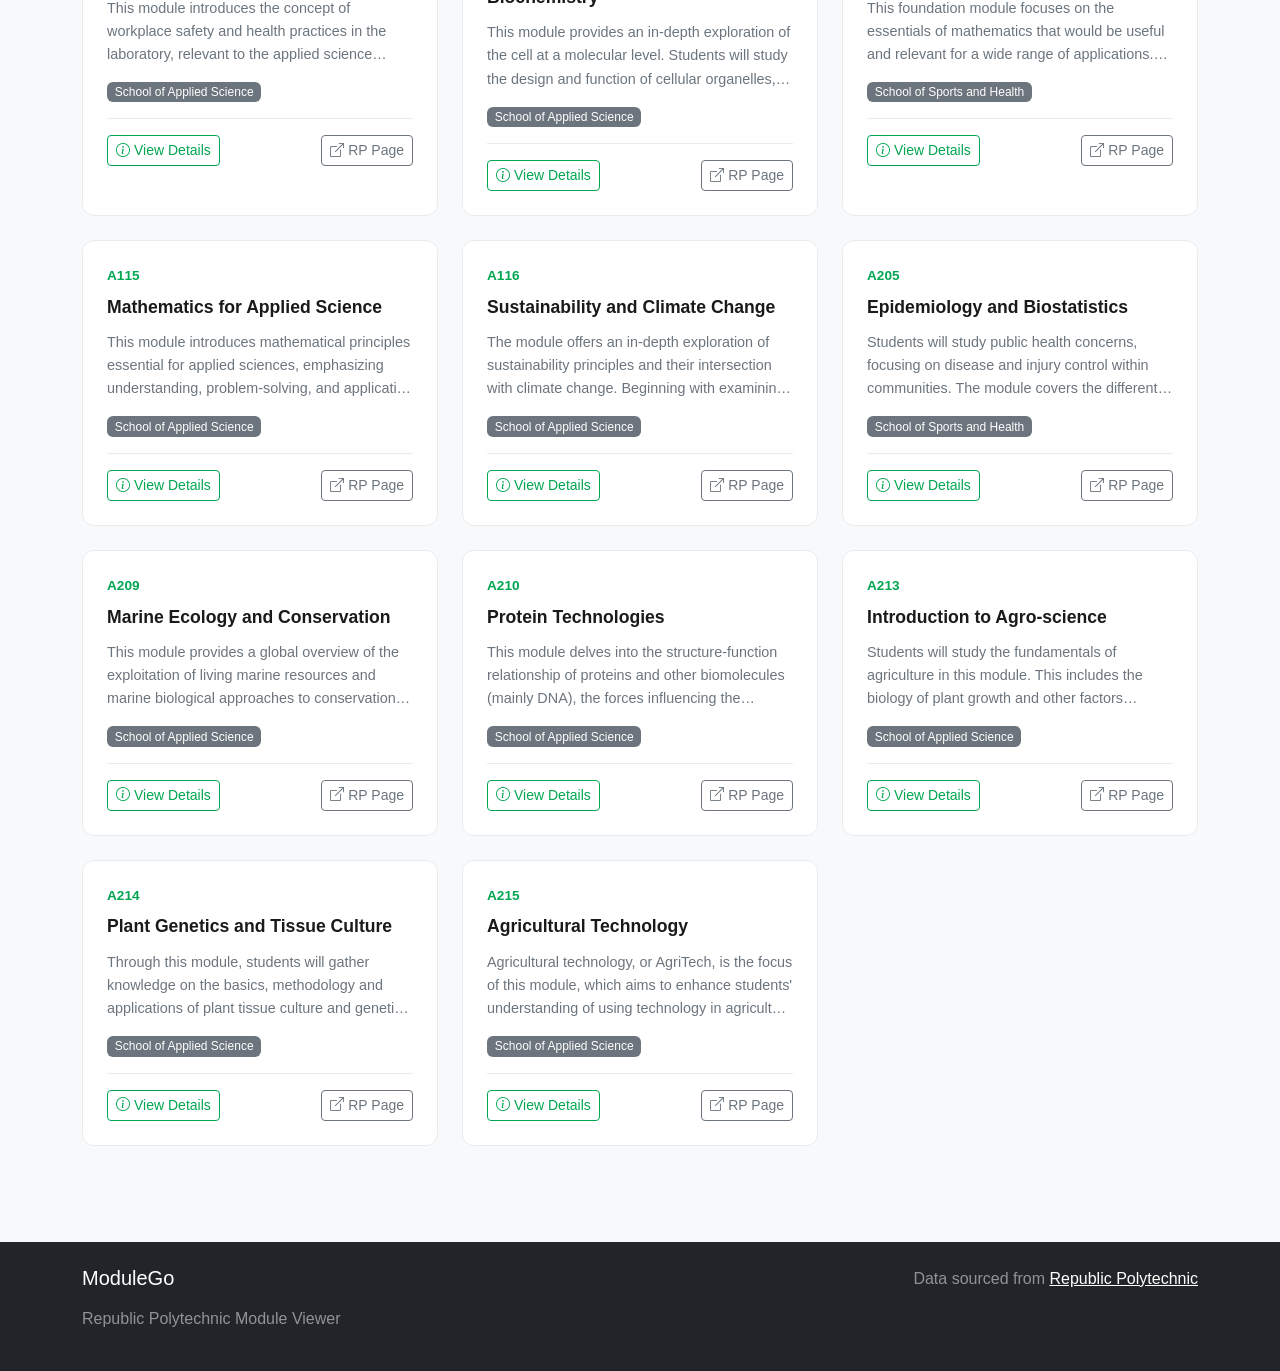
==== commit 83204cf5: "Update index.html add diploma information to homepage and explain the resource limit" ====
--- a/index.html
+++ b/index.html
@@ -35,9 +35,6 @@
                         <li class="nav-item">
                             <a class="nav-link" href="https://www.rp.edu.sg/education/modules/" target="_blank">All Modules</a>
                         </li>
-                        <li class="nav-item">
-                            <a class="nav-link" href="comparison.html">Comparison</a>
-                        </li>
                     </ul>
                 </div>
             </div>
@@ -62,7 +59,16 @@
                                     class="form-control border-start-0 ps-0" 
                                     placeholder="Search by module code, name, or keyword..."
                                     autocomplete="off"
-                                >
+                                ><select id="schoolFilter" class="form-select" style="max-width: 280px;">
+                                    <option value="all">All Schools</option>
+                                    <option value="School of Applied Science">School of Applied Science</option>
+                                    <option value="School of Engineering">School of Engineering</option>
+                                    <option value="School of Infocomm">School of Infocomm</option>
+                                    <option value="School of Hospitality">School of Hospitality</option>
+                                    <option value="School of Management and Communication">School of Management and Communication</option>
+                                    <option value="School of Sports, Health and Leisure">School of Sports, Health and Leisure</option>
+                                    <option value="School of Technology for the Arts">School of Technology for the Arts</option>
+                                </select>
                                 <button id="searchBtn" class="btn btn-dark px-4" type="button">
                                     Search
                                 </button>
@@ -71,6 +77,13 @@
                         <div class="mt-3">
                             <small class="text-white-50">
                                 <span id="moduleCount">0</span> modules available
+                            </small>
+                        </div>
+                        <!-- NEW: Diploma information note -->
+                        <div class="mt-3">
+                            <small class="text-white-50">
+                                <i class="bi bi-info-circle me-1"></i>
+                                Diploma information is manually compiled from the official Republic Polytechnic diploma pages. Some modules may be omitted due to manual data entry. General modules shared across all diplomas are not included in the diploma list.
                             </small>
                         </div>
                     </div>
@@ -137,8 +150,8 @@
 
     <script src="https://cdn.jsdelivr.net/npm/bootstrap@5.3.3/dist/js/bootstrap.bundle.min.js"></script>
     <script src="js/data.js"></script>
+    <script src="js/ui.js"></script>
     <script src="js/search.js"></script>
-    <script src="js/ui.js"></script>
     <script src="js/detail.js"></script>
     <script src="js/app.js"></script>
 </body>
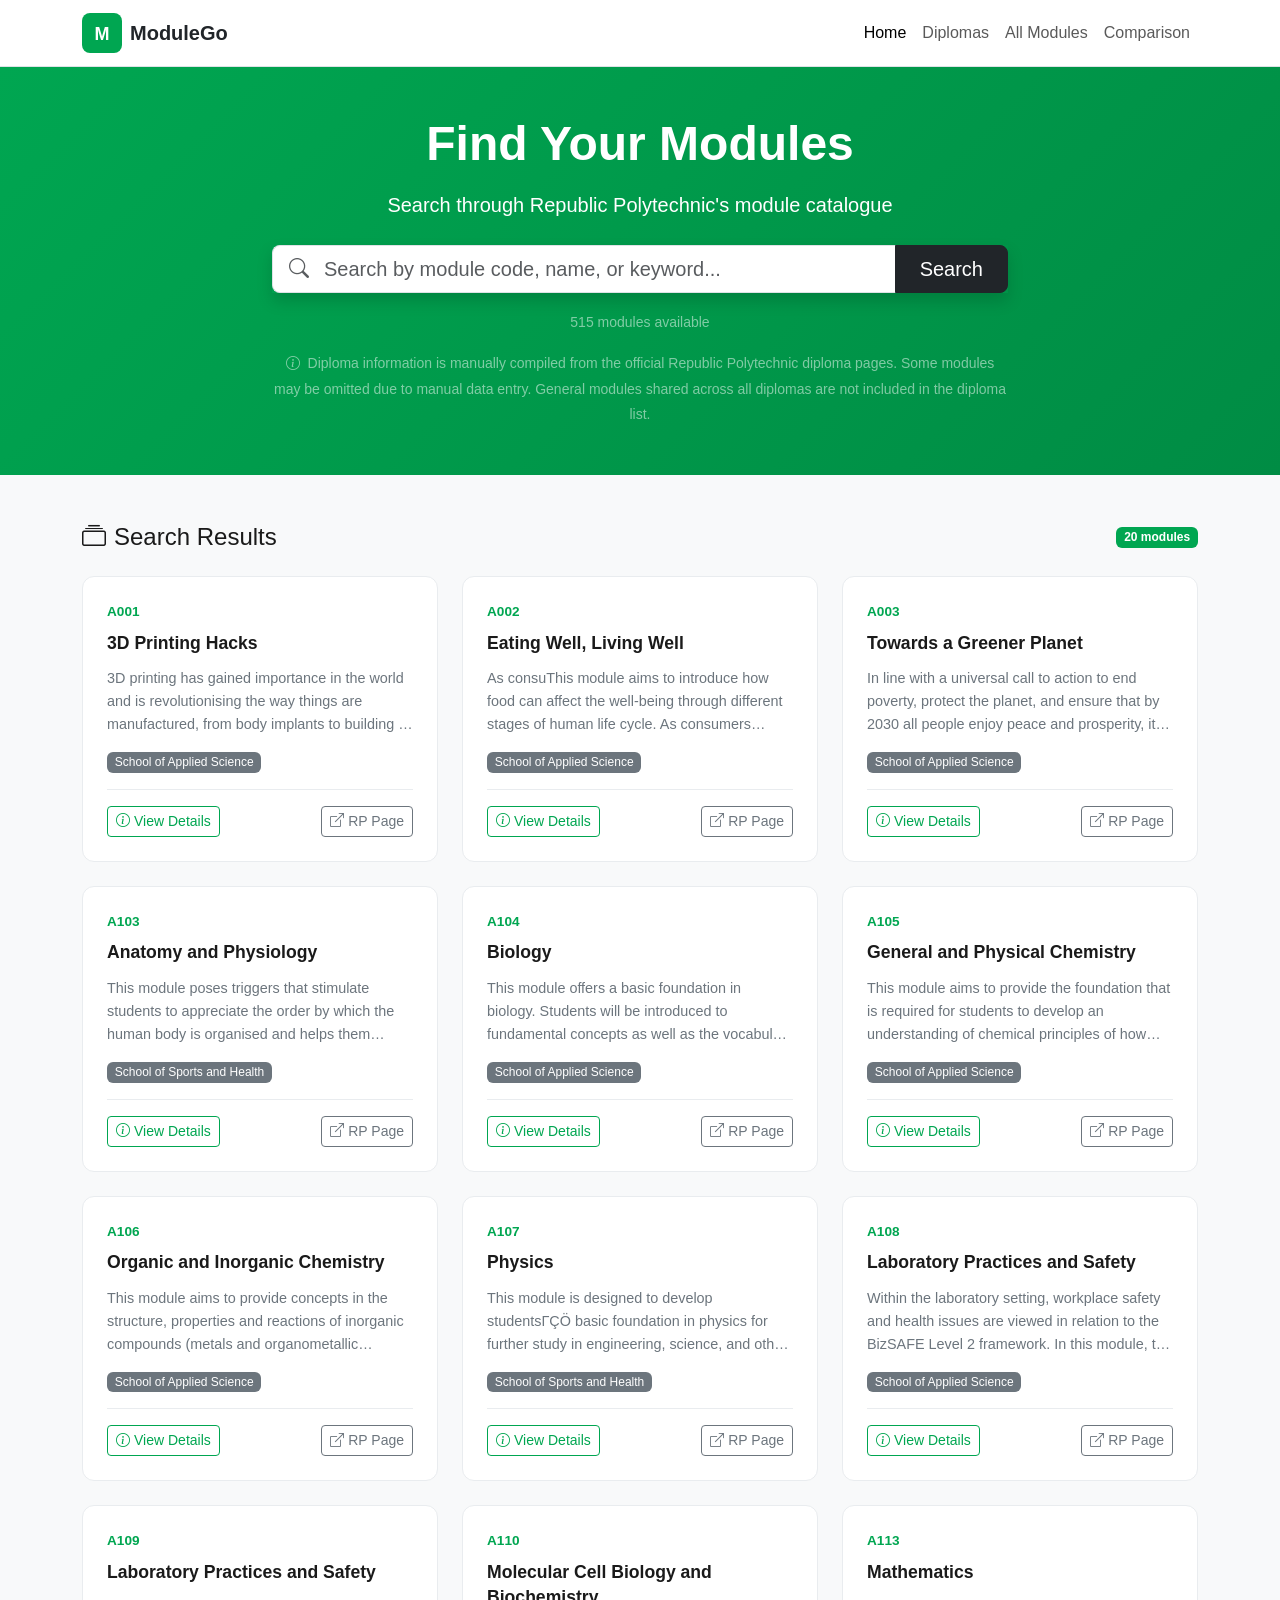
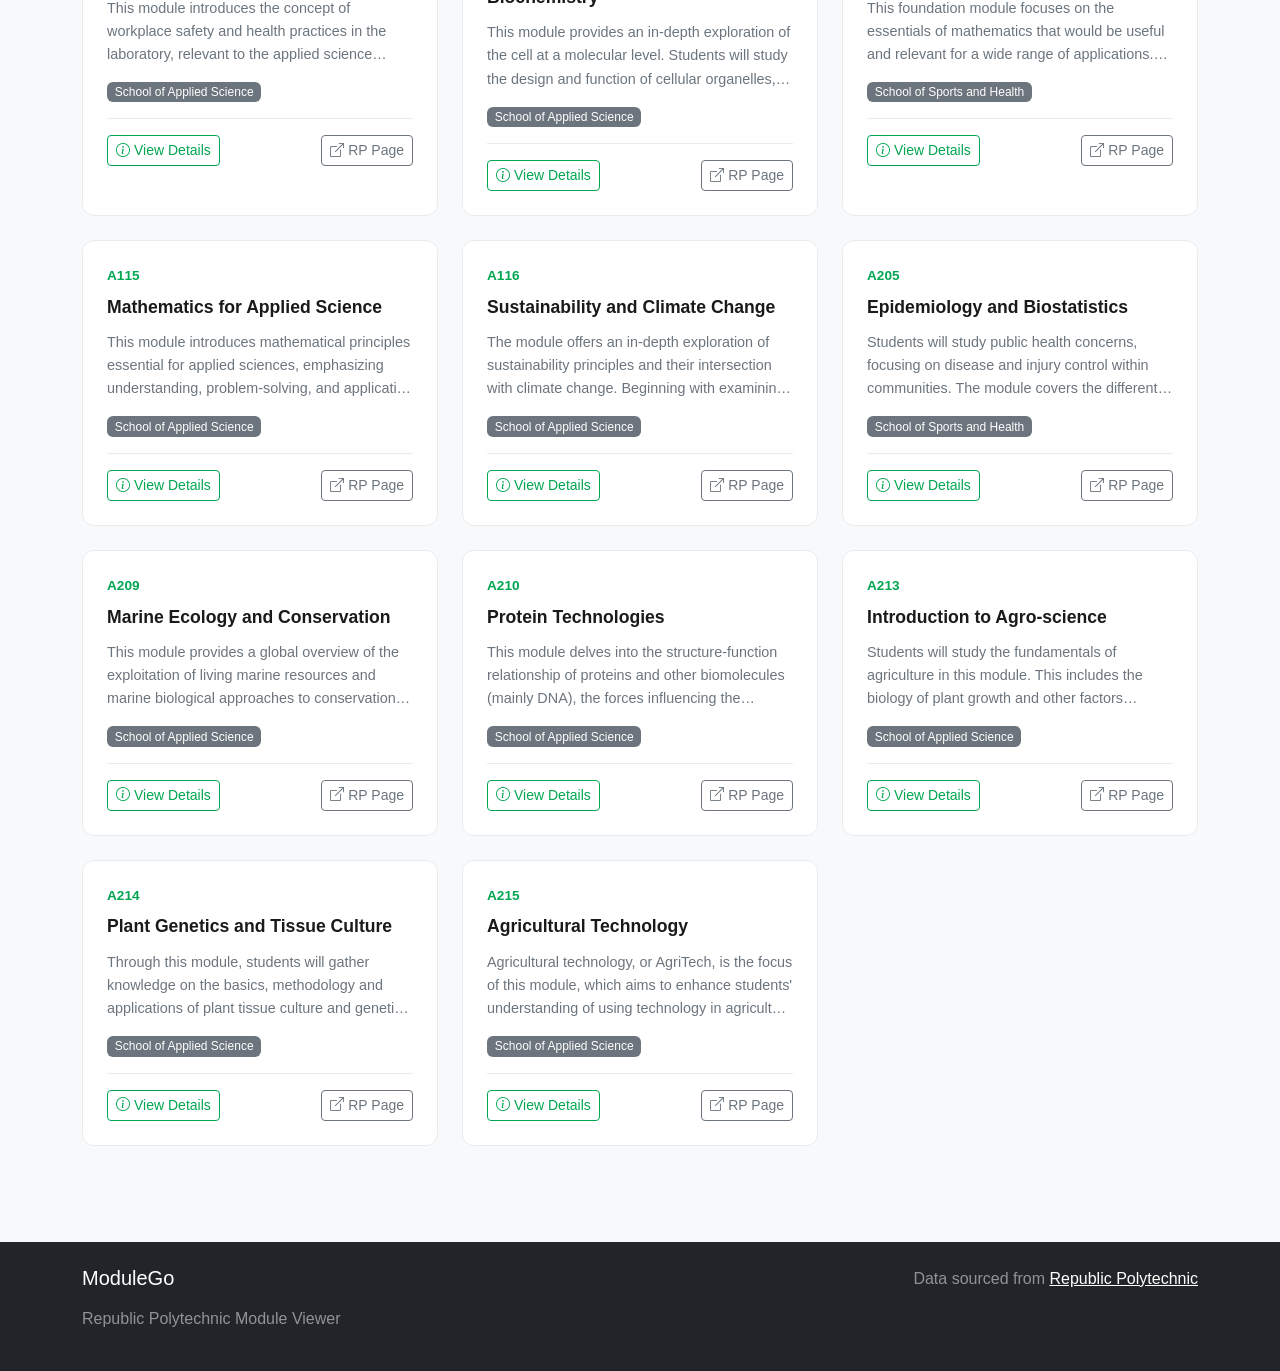
==== commit 03fc8ff4: "Fix merge conflicts in data and detail files" ====
--- a/index.html
+++ b/index.html
@@ -35,6 +35,9 @@
                         <li class="nav-item">
                             <a class="nav-link" href="https://www.rp.edu.sg/education/modules/" target="_blank">All Modules</a>
                         </li>
+                        <li class="nav-item">
+                            <a class="nav-link" href="comparison.html">Comparison</a>
+                        </li>
                     </ul>
                 </div>
             </div>
@@ -59,16 +62,7 @@
                                     class="form-control border-start-0 ps-0" 
                                     placeholder="Search by module code, name, or keyword..."
                                     autocomplete="off"
-                                ><select id="schoolFilter" class="form-select" style="max-width: 280px;">
-                                    <option value="all">All Schools</option>
-                                    <option value="School of Applied Science">School of Applied Science</option>
-                                    <option value="School of Engineering">School of Engineering</option>
-                                    <option value="School of Infocomm">School of Infocomm</option>
-                                    <option value="School of Hospitality">School of Hospitality</option>
-                                    <option value="School of Management and Communication">School of Management and Communication</option>
-                                    <option value="School of Sports, Health and Leisure">School of Sports, Health and Leisure</option>
-                                    <option value="School of Technology for the Arts">School of Technology for the Arts</option>
-                                </select>
+                                >
                                 <button id="searchBtn" class="btn btn-dark px-4" type="button">
                                     Search
                                 </button>
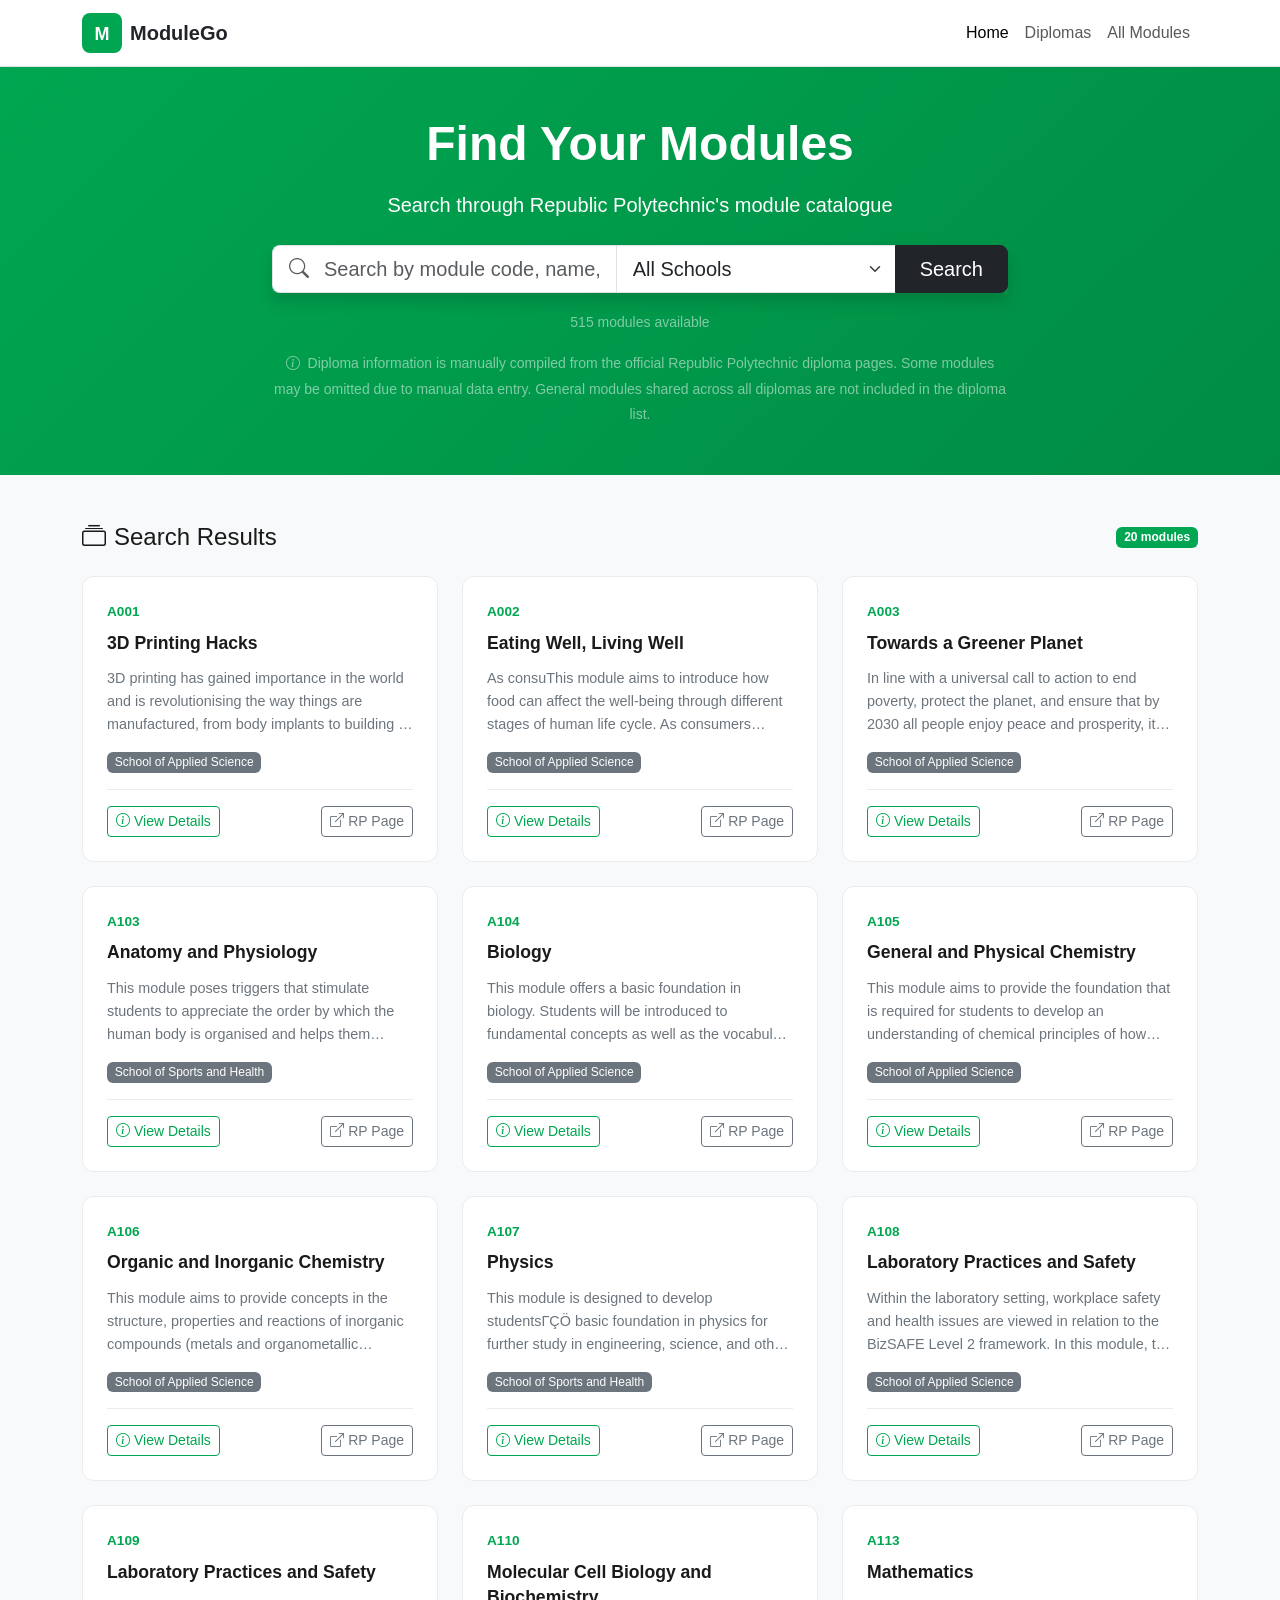
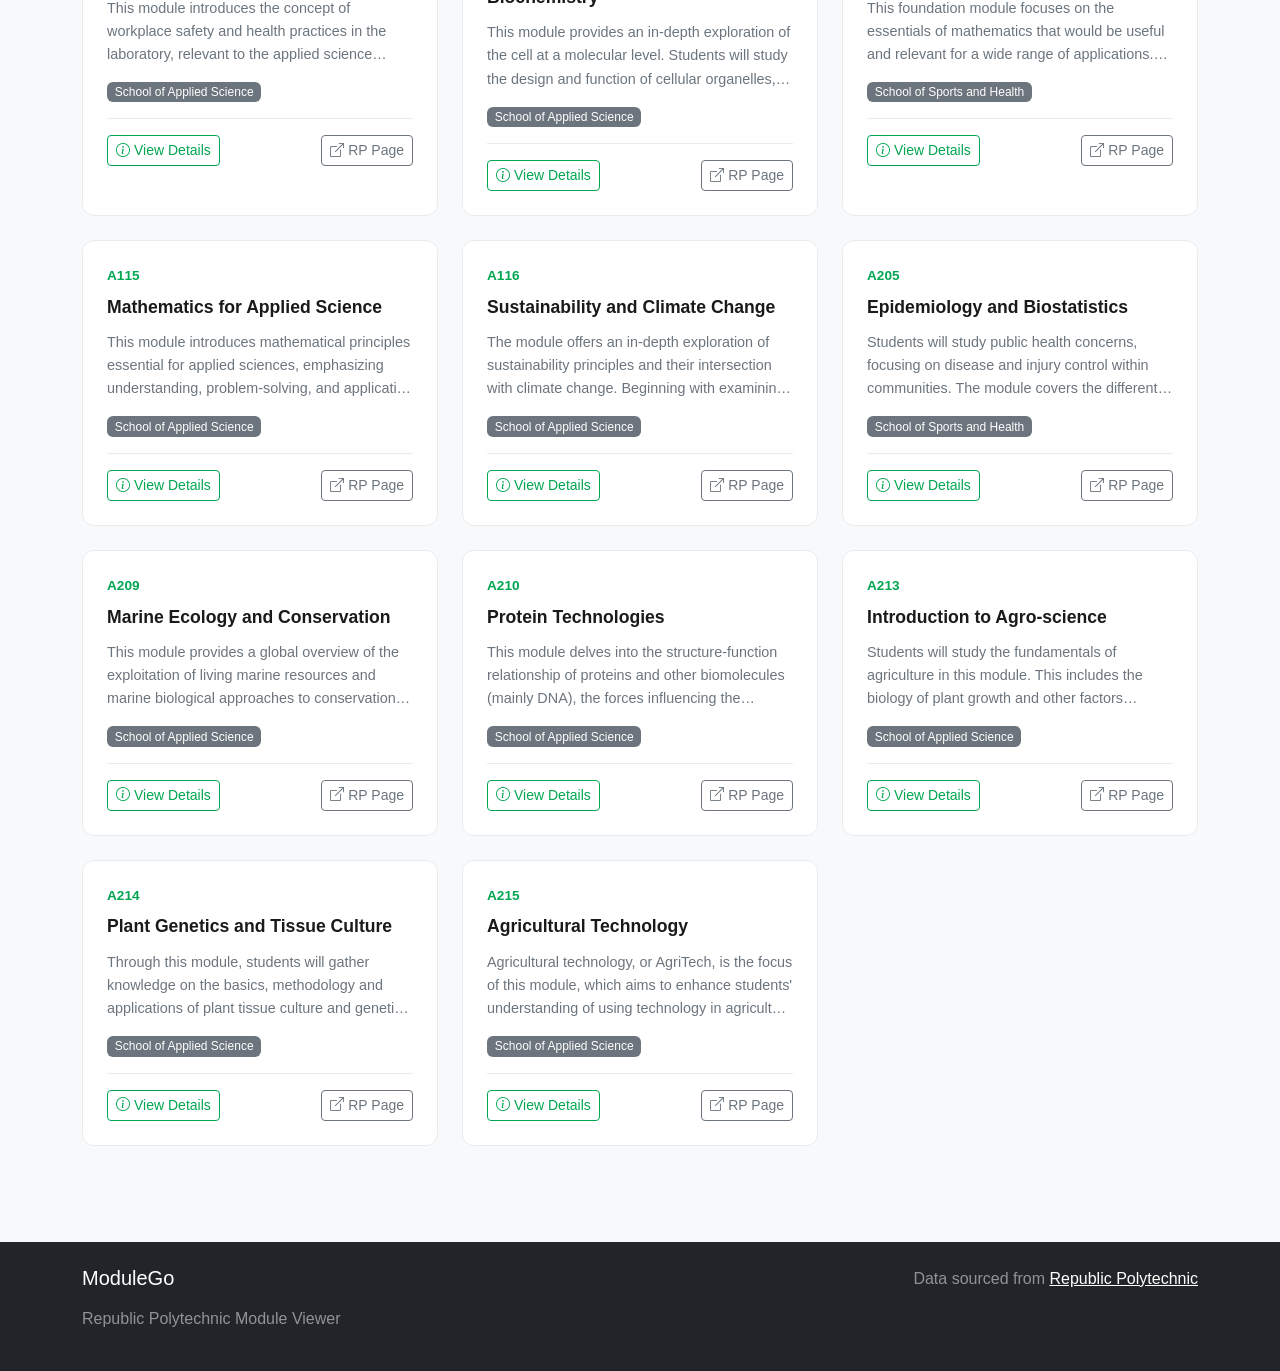
==== commit 68736681: "Revert "Fix merge conflicts in data and detail files" This reverts commit 48435593d0254118a1ea5fa223" ====
--- a/index.html
+++ b/index.html
@@ -35,9 +35,6 @@
                         <li class="nav-item">
                             <a class="nav-link" href="https://www.rp.edu.sg/education/modules/" target="_blank">All Modules</a>
                         </li>
-                        <li class="nav-item">
-                            <a class="nav-link" href="comparison.html">Comparison</a>
-                        </li>
                     </ul>
                 </div>
             </div>
@@ -62,7 +59,16 @@
                                     class="form-control border-start-0 ps-0" 
                                     placeholder="Search by module code, name, or keyword..."
                                     autocomplete="off"
-                                >
+                                ><select id="schoolFilter" class="form-select" style="max-width: 280px;">
+                                    <option value="all">All Schools</option>
+                                    <option value="School of Applied Science">School of Applied Science</option>
+                                    <option value="School of Engineering">School of Engineering</option>
+                                    <option value="School of Infocomm">School of Infocomm</option>
+                                    <option value="School of Hospitality">School of Hospitality</option>
+                                    <option value="School of Management and Communication">School of Management and Communication</option>
+                                    <option value="School of Sports, Health and Leisure">School of Sports, Health and Leisure</option>
+                                    <option value="School of Technology for the Arts">School of Technology for the Arts</option>
+                                </select>
                                 <button id="searchBtn" class="btn btn-dark px-4" type="button">
                                     Search
                                 </button>
--- a/css/styles.css
+++ b/css/styles.css
@@ -40,23 +40,9 @@
     border-color: var(--rp-green-dark);
 }
 
-.nav-link {
-    font-weight: 500;
-}
-
-.nav-link:hover,
-.nav-link:focus {
-    color: var(--rp-green);
-}
-
 .hero-section {
     background: linear-gradient(135deg, var(--rp-green) 0%, var(--rp-green-dark) 100%);
     padding: 3rem 0;
-}
-
-.comparison-page-hero {
-    background: var(--rp-white);
-    border-bottom: 1px solid #e7edf2;
 }
 
 .search-container .form-control {
@@ -70,224 +56,6 @@
 
 .search-container .input-group-text {
     border-color: #dee2e6;
-}
-
-.comparison-section {
-    background:
-        linear-gradient(180deg, rgba(0, 166, 81, 0.08), rgba(248, 249, 250, 0)),
-        var(--rp-gray-light);
-}
-
-.comparison-panel {
-    background: var(--rp-white);
-    border: 1px solid #e3e8ee;
-    border-radius: 12px;
-    box-shadow: var(--rp-shadow);
-    padding: 1.5rem;
-}
-
-.section-kicker {
-    color: var(--rp-green-dark);
-    display: inline-block;
-    font-size: 0.78rem;
-    font-weight: 700;
-    letter-spacing: 0;
-    margin-bottom: 0.35rem;
-    text-transform: uppercase;
-}
-
-.comparison-icon {
-    align-items: center;
-    background: #f3fbf7;
-    border: 1px solid #cceedd;
-    border-radius: 8px;
-    color: var(--rp-green-dark);
-    display: flex;
-    flex: 0 0 auto;
-    font-size: 1.35rem;
-    height: 48px;
-    justify-content: center;
-    width: 48px;
-}
-
-.comparison-select {
-    border-color: #d9e2ec;
-    min-height: 46px;
-}
-
-.comparison-select:focus {
-    border-color: var(--rp-green);
-    box-shadow: 0 0 0 0.2rem rgba(0, 166, 81, 0.16);
-}
-
-.comparison-search-box {
-    position: relative;
-}
-
-.comparison-search-box .bi-search {
-    color: var(--rp-gray);
-    left: 0.9rem;
-    position: absolute;
-    top: 50%;
-    transform: translateY(-50%);
-    z-index: 2;
-}
-
-.comparison-search-input {
-    border-color: #d9e2ec;
-    min-height: 46px;
-    padding-left: 2.5rem;
-}
-
-.comparison-search-input:focus {
-    border-color: var(--rp-green);
-    box-shadow: 0 0 0 0.2rem rgba(0, 166, 81, 0.16);
-}
-
-.selected-module {
-    align-items: center;
-    background: var(--rp-green-light);
-    border: 1px solid #bfe8d0;
-    border-radius: 8px;
-    color: var(--rp-black);
-    display: flex;
-    gap: 0.75rem;
-    justify-content: space-between;
-    padding: 0.75rem 0.9rem;
-}
-
-.selected-module strong {
-    color: var(--rp-green-dark);
-    margin-right: 0.35rem;
-}
-
-.selected-module button {
-    align-items: center;
-    background: var(--rp-white);
-    border: 1px solid #bfe8d0;
-    border-radius: 6px;
-    color: var(--rp-green-dark);
-    display: inline-flex;
-    flex: 0 0 auto;
-    height: 30px;
-    justify-content: center;
-    transition: var(--rp-transition);
-    width: 30px;
-}
-
-.selected-module button:hover {
-    background: var(--rp-green);
-    color: var(--rp-white);
-}
-
-.comparison-results {
-    display: grid;
-    gap: 0.5rem;
-    max-height: 320px;
-    overflow-y: auto;
-}
-
-.comparison-result {
-    background: var(--rp-white);
-    border: 1px solid #e1e8ef;
-    border-radius: 8px;
-    display: grid;
-    gap: 0.2rem;
-    padding: 0.8rem 0.9rem;
-    text-align: left;
-    transition: var(--rp-transition);
-    width: 100%;
-}
-
-.comparison-result:hover,
-.comparison-result:focus {
-    border-color: var(--rp-green);
-    box-shadow: 0 4px 14px rgba(0, 166, 81, 0.12);
-    outline: none;
-}
-
-.comparison-result-code {
-    color: var(--rp-green-dark);
-    font-size: 0.82rem;
-    font-weight: 700;
-}
-
-.comparison-result-name {
-    color: var(--rp-black);
-    font-weight: 600;
-    line-height: 1.35;
-}
-
-.comparison-result-school {
-    color: var(--rp-gray);
-    font-size: 0.82rem;
-}
-
-.comparison-empty-result {
-    background: #f6f8fa;
-    border: 1px dashed #cfd8e3;
-    border-radius: 8px;
-    color: var(--rp-gray);
-    padding: 0.85rem 1rem;
-}
-
-.compare-vs {
-    align-items: center;
-    background: var(--rp-green-dark);
-    border: 1px solid var(--rp-green-dark);
-    border-radius: 999px;
-    color: var(--rp-white);
-    display: inline-flex;
-    font-size: 0.85rem;
-    font-weight: 700;
-    height: 42px;
-    justify-content: center;
-    width: 42px;
-}
-
-.comparison-message {
-    background: #fff8e6;
-    border: 1px solid #ffe4a3;
-    border-radius: 8px;
-    color: #795100;
-    padding: 0.9rem 1rem;
-}
-
-.comparison-table-wrap {
-    border: 1px solid #e3e8ee;
-    border-radius: 10px;
-    overflow: hidden;
-}
-
-.comparison-table {
-    background: var(--rp-white);
-}
-
-.comparison-table thead th {
-    background: #dff4e8 !important;
-    color: var(--rp-green-dark);
-    font-size: 0.9rem;
-    padding: 1rem;
-}
-
-.comparison-table tbody th {
-    background: #f6faf8;
-    color: var(--rp-green-dark);
-    font-weight: 700;
-    width: 18%;
-}
-
-.comparison-table td,
-.comparison-table tbody th {
-    border-color: #e7edf2;
-    padding: 1rem;
-    vertical-align: top;
-}
-
-.comparison-table tbody tr:nth-child(1) td,
-.comparison-table tbody tr:nth-child(2) td {
-    color: var(--rp-green-dark);
-    font-weight: 600;
 }
 
 .module-card {
@@ -404,14 +172,6 @@
     .modal-dialog {
         margin: 0.5rem;
     }
-
-    .comparison-panel {
-        padding: 1rem;
-    }
-
-    .comparison-table tbody th {
-        min-width: 120px;
-    }
 }
 
 @media (max-width: 576px) {
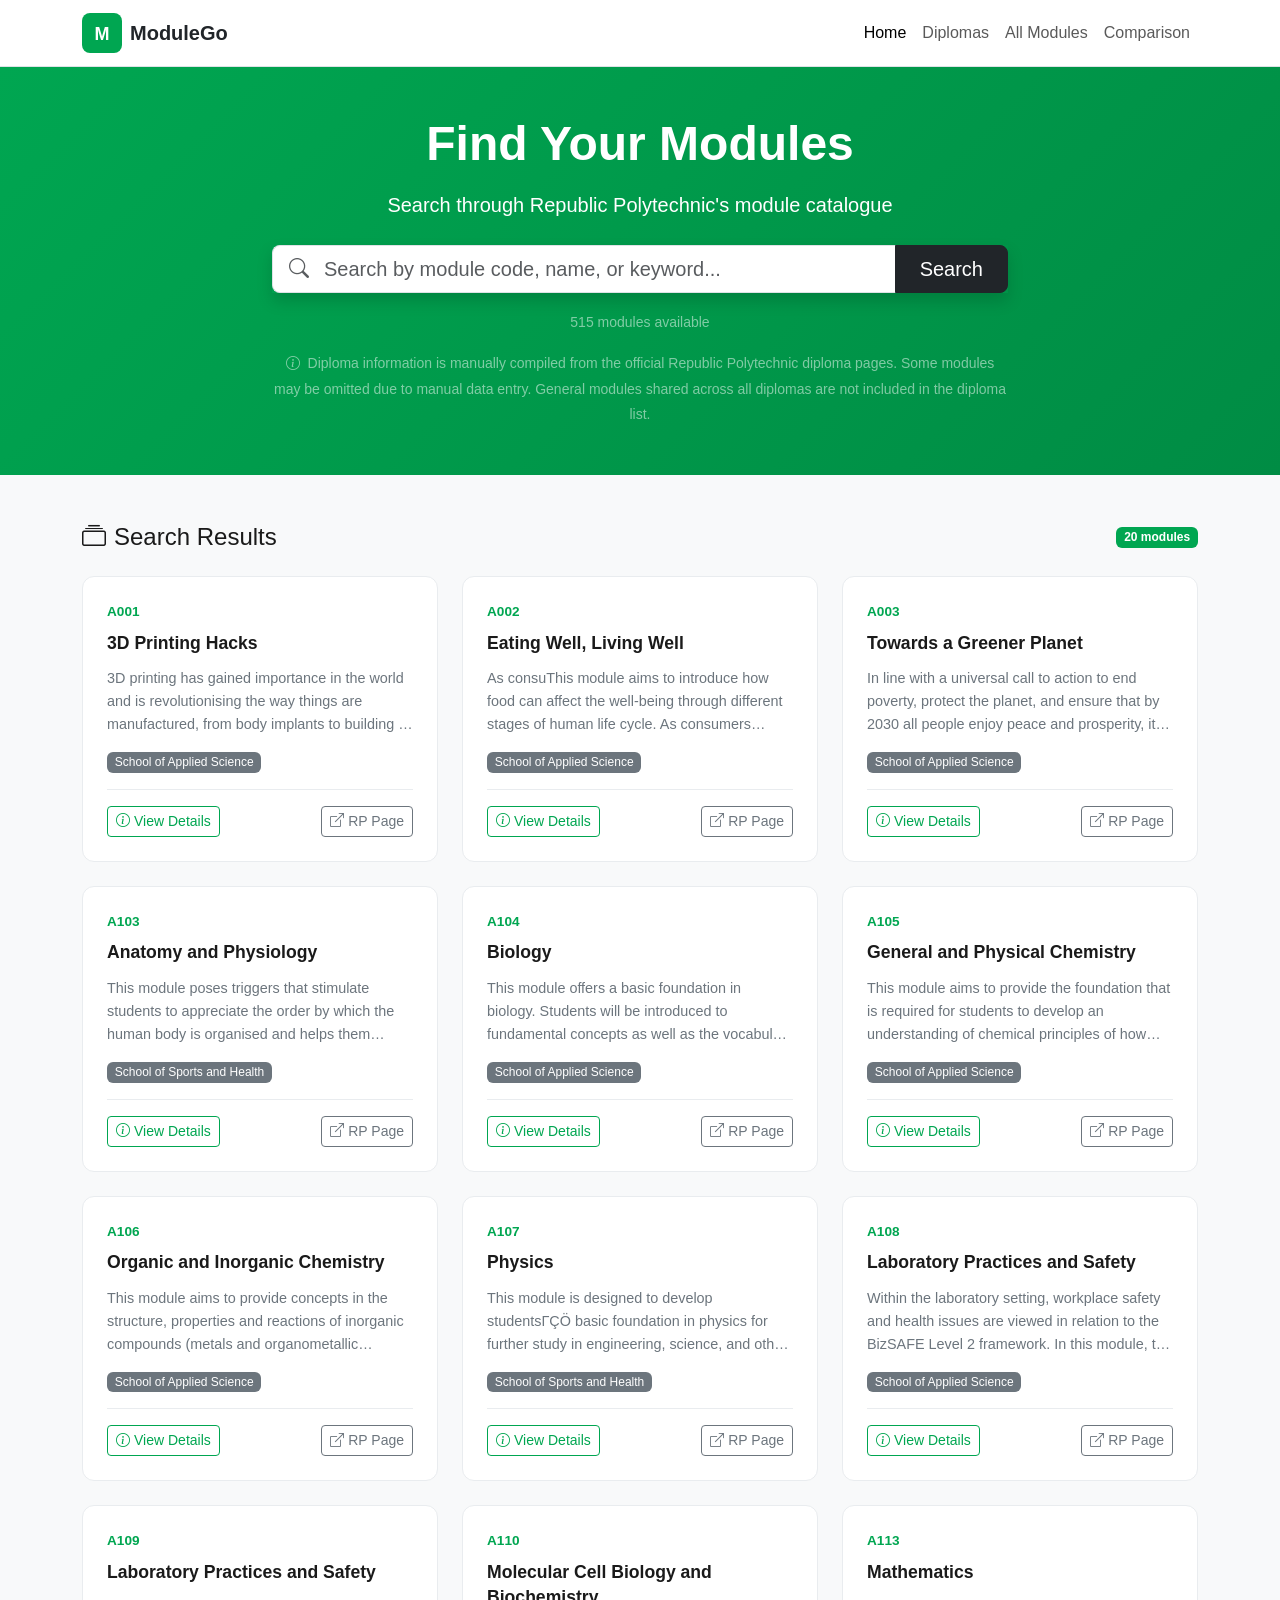
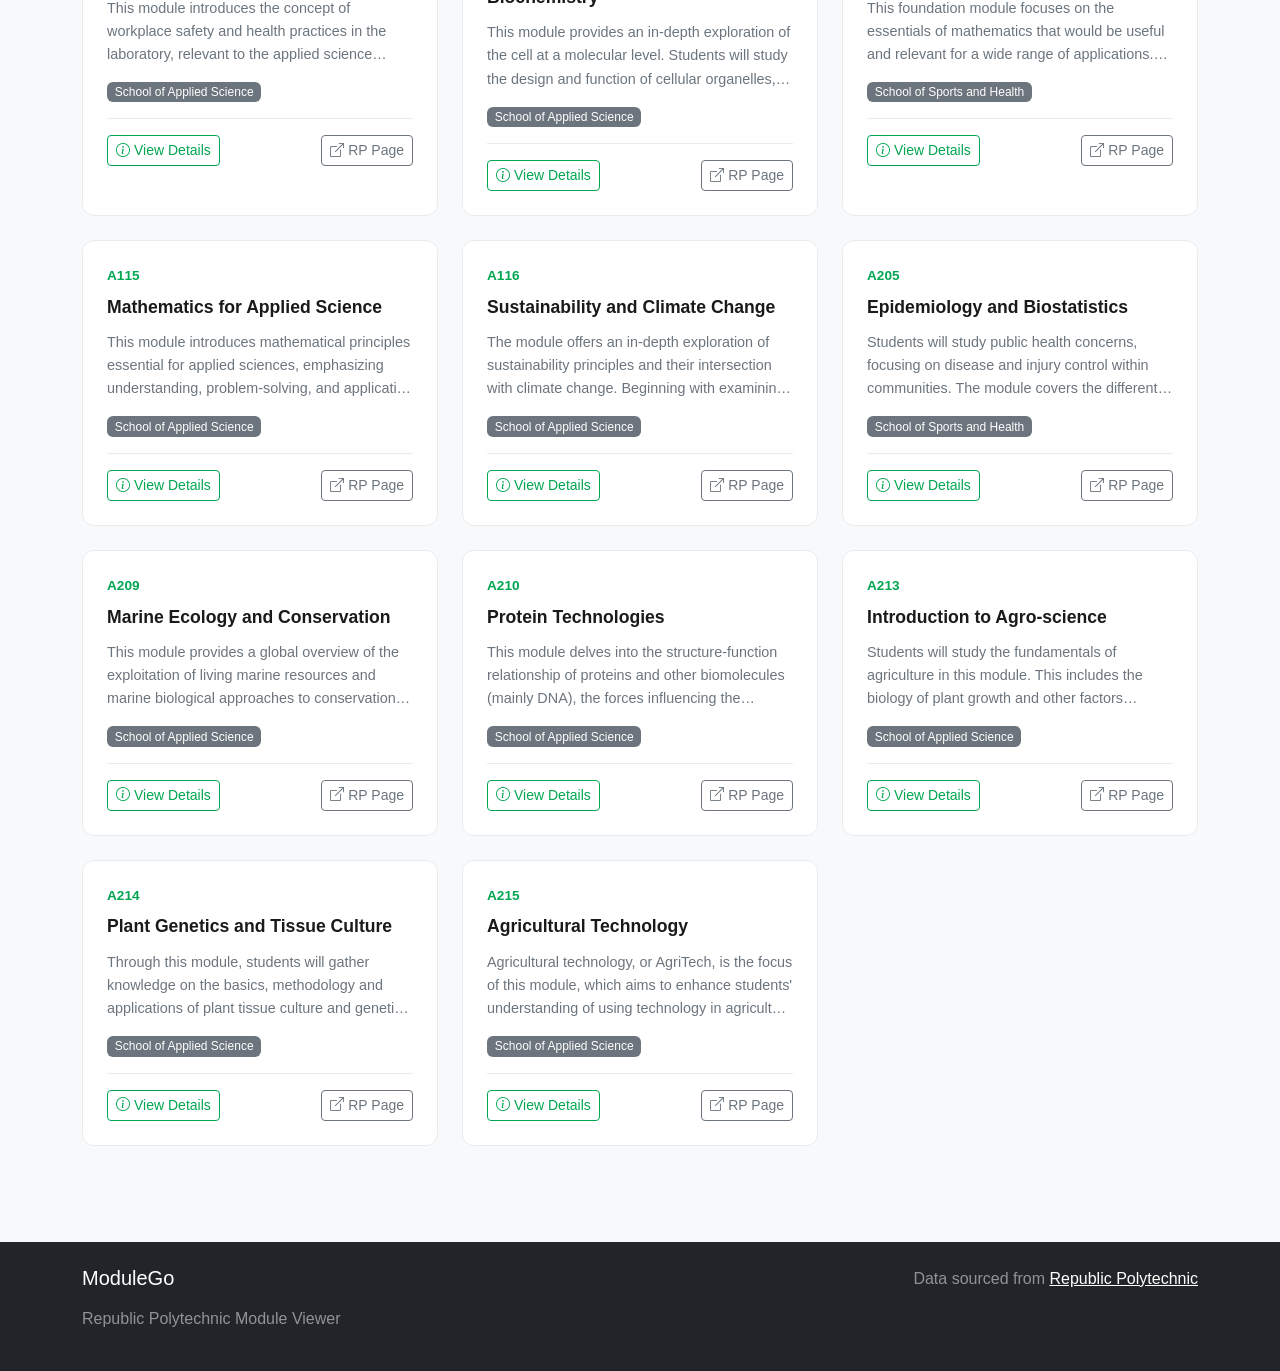
==== commit 88b45430: "Reapply "Fix merge conflicts in data and detail files" This reverts commit 3d3dd4f27302730741fdad460" ====
--- a/index.html
+++ b/index.html
@@ -35,6 +35,9 @@
                         <li class="nav-item">
                             <a class="nav-link" href="https://www.rp.edu.sg/education/modules/" target="_blank">All Modules</a>
                         </li>
+                        <li class="nav-item">
+                            <a class="nav-link" href="comparison.html">Comparison</a>
+                        </li>
                     </ul>
                 </div>
             </div>
@@ -59,16 +62,7 @@
                                     class="form-control border-start-0 ps-0" 
                                     placeholder="Search by module code, name, or keyword..."
                                     autocomplete="off"
-                                ><select id="schoolFilter" class="form-select" style="max-width: 280px;">
-                                    <option value="all">All Schools</option>
-                                    <option value="School of Applied Science">School of Applied Science</option>
-                                    <option value="School of Engineering">School of Engineering</option>
-                                    <option value="School of Infocomm">School of Infocomm</option>
-                                    <option value="School of Hospitality">School of Hospitality</option>
-                                    <option value="School of Management and Communication">School of Management and Communication</option>
-                                    <option value="School of Sports, Health and Leisure">School of Sports, Health and Leisure</option>
-                                    <option value="School of Technology for the Arts">School of Technology for the Arts</option>
-                                </select>
+                                >
                                 <button id="searchBtn" class="btn btn-dark px-4" type="button">
                                     Search
                                 </button>
--- a/css/styles.css
+++ b/css/styles.css
@@ -40,11 +40,25 @@
     border-color: var(--rp-green-dark);
 }
 
+.nav-link {
+    font-weight: 500;
+}
+
+.nav-link:hover,
+.nav-link:focus {
+    color: var(--rp-green);
+}
+
 .hero-section {
     background: linear-gradient(135deg, var(--rp-green) 0%, var(--rp-green-dark) 100%);
     padding: 3rem 0;
 }
 
+.comparison-page-hero {
+    background: var(--rp-white);
+    border-bottom: 1px solid #e7edf2;
+}
+
 .search-container .form-control {
     border-color: #dee2e6;
 }
@@ -56,6 +70,224 @@
 
 .search-container .input-group-text {
     border-color: #dee2e6;
+}
+
+.comparison-section {
+    background:
+        linear-gradient(180deg, rgba(0, 166, 81, 0.08), rgba(248, 249, 250, 0)),
+        var(--rp-gray-light);
+}
+
+.comparison-panel {
+    background: var(--rp-white);
+    border: 1px solid #e3e8ee;
+    border-radius: 12px;
+    box-shadow: var(--rp-shadow);
+    padding: 1.5rem;
+}
+
+.section-kicker {
+    color: var(--rp-green-dark);
+    display: inline-block;
+    font-size: 0.78rem;
+    font-weight: 700;
+    letter-spacing: 0;
+    margin-bottom: 0.35rem;
+    text-transform: uppercase;
+}
+
+.comparison-icon {
+    align-items: center;
+    background: #f3fbf7;
+    border: 1px solid #cceedd;
+    border-radius: 8px;
+    color: var(--rp-green-dark);
+    display: flex;
+    flex: 0 0 auto;
+    font-size: 1.35rem;
+    height: 48px;
+    justify-content: center;
+    width: 48px;
+}
+
+.comparison-select {
+    border-color: #d9e2ec;
+    min-height: 46px;
+}
+
+.comparison-select:focus {
+    border-color: var(--rp-green);
+    box-shadow: 0 0 0 0.2rem rgba(0, 166, 81, 0.16);
+}
+
+.comparison-search-box {
+    position: relative;
+}
+
+.comparison-search-box .bi-search {
+    color: var(--rp-gray);
+    left: 0.9rem;
+    position: absolute;
+    top: 50%;
+    transform: translateY(-50%);
+    z-index: 2;
+}
+
+.comparison-search-input {
+    border-color: #d9e2ec;
+    min-height: 46px;
+    padding-left: 2.5rem;
+}
+
+.comparison-search-input:focus {
+    border-color: var(--rp-green);
+    box-shadow: 0 0 0 0.2rem rgba(0, 166, 81, 0.16);
+}
+
+.selected-module {
+    align-items: center;
+    background: var(--rp-green-light);
+    border: 1px solid #bfe8d0;
+    border-radius: 8px;
+    color: var(--rp-black);
+    display: flex;
+    gap: 0.75rem;
+    justify-content: space-between;
+    padding: 0.75rem 0.9rem;
+}
+
+.selected-module strong {
+    color: var(--rp-green-dark);
+    margin-right: 0.35rem;
+}
+
+.selected-module button {
+    align-items: center;
+    background: var(--rp-white);
+    border: 1px solid #bfe8d0;
+    border-radius: 6px;
+    color: var(--rp-green-dark);
+    display: inline-flex;
+    flex: 0 0 auto;
+    height: 30px;
+    justify-content: center;
+    transition: var(--rp-transition);
+    width: 30px;
+}
+
+.selected-module button:hover {
+    background: var(--rp-green);
+    color: var(--rp-white);
+}
+
+.comparison-results {
+    display: grid;
+    gap: 0.5rem;
+    max-height: 320px;
+    overflow-y: auto;
+}
+
+.comparison-result {
+    background: var(--rp-white);
+    border: 1px solid #e1e8ef;
+    border-radius: 8px;
+    display: grid;
+    gap: 0.2rem;
+    padding: 0.8rem 0.9rem;
+    text-align: left;
+    transition: var(--rp-transition);
+    width: 100%;
+}
+
+.comparison-result:hover,
+.comparison-result:focus {
+    border-color: var(--rp-green);
+    box-shadow: 0 4px 14px rgba(0, 166, 81, 0.12);
+    outline: none;
+}
+
+.comparison-result-code {
+    color: var(--rp-green-dark);
+    font-size: 0.82rem;
+    font-weight: 700;
+}
+
+.comparison-result-name {
+    color: var(--rp-black);
+    font-weight: 600;
+    line-height: 1.35;
+}
+
+.comparison-result-school {
+    color: var(--rp-gray);
+    font-size: 0.82rem;
+}
+
+.comparison-empty-result {
+    background: #f6f8fa;
+    border: 1px dashed #cfd8e3;
+    border-radius: 8px;
+    color: var(--rp-gray);
+    padding: 0.85rem 1rem;
+}
+
+.compare-vs {
+    align-items: center;
+    background: var(--rp-green-dark);
+    border: 1px solid var(--rp-green-dark);
+    border-radius: 999px;
+    color: var(--rp-white);
+    display: inline-flex;
+    font-size: 0.85rem;
+    font-weight: 700;
+    height: 42px;
+    justify-content: center;
+    width: 42px;
+}
+
+.comparison-message {
+    background: #fff8e6;
+    border: 1px solid #ffe4a3;
+    border-radius: 8px;
+    color: #795100;
+    padding: 0.9rem 1rem;
+}
+
+.comparison-table-wrap {
+    border: 1px solid #e3e8ee;
+    border-radius: 10px;
+    overflow: hidden;
+}
+
+.comparison-table {
+    background: var(--rp-white);
+}
+
+.comparison-table thead th {
+    background: #dff4e8 !important;
+    color: var(--rp-green-dark);
+    font-size: 0.9rem;
+    padding: 1rem;
+}
+
+.comparison-table tbody th {
+    background: #f6faf8;
+    color: var(--rp-green-dark);
+    font-weight: 700;
+    width: 18%;
+}
+
+.comparison-table td,
+.comparison-table tbody th {
+    border-color: #e7edf2;
+    padding: 1rem;
+    vertical-align: top;
+}
+
+.comparison-table tbody tr:nth-child(1) td,
+.comparison-table tbody tr:nth-child(2) td {
+    color: var(--rp-green-dark);
+    font-weight: 600;
 }
 
 .module-card {
@@ -172,6 +404,14 @@
     .modal-dialog {
         margin: 0.5rem;
     }
+
+    .comparison-panel {
+        padding: 1rem;
+    }
+
+    .comparison-table tbody th {
+        min-width: 120px;
+    }
 }
 
 @media (max-width: 576px) {
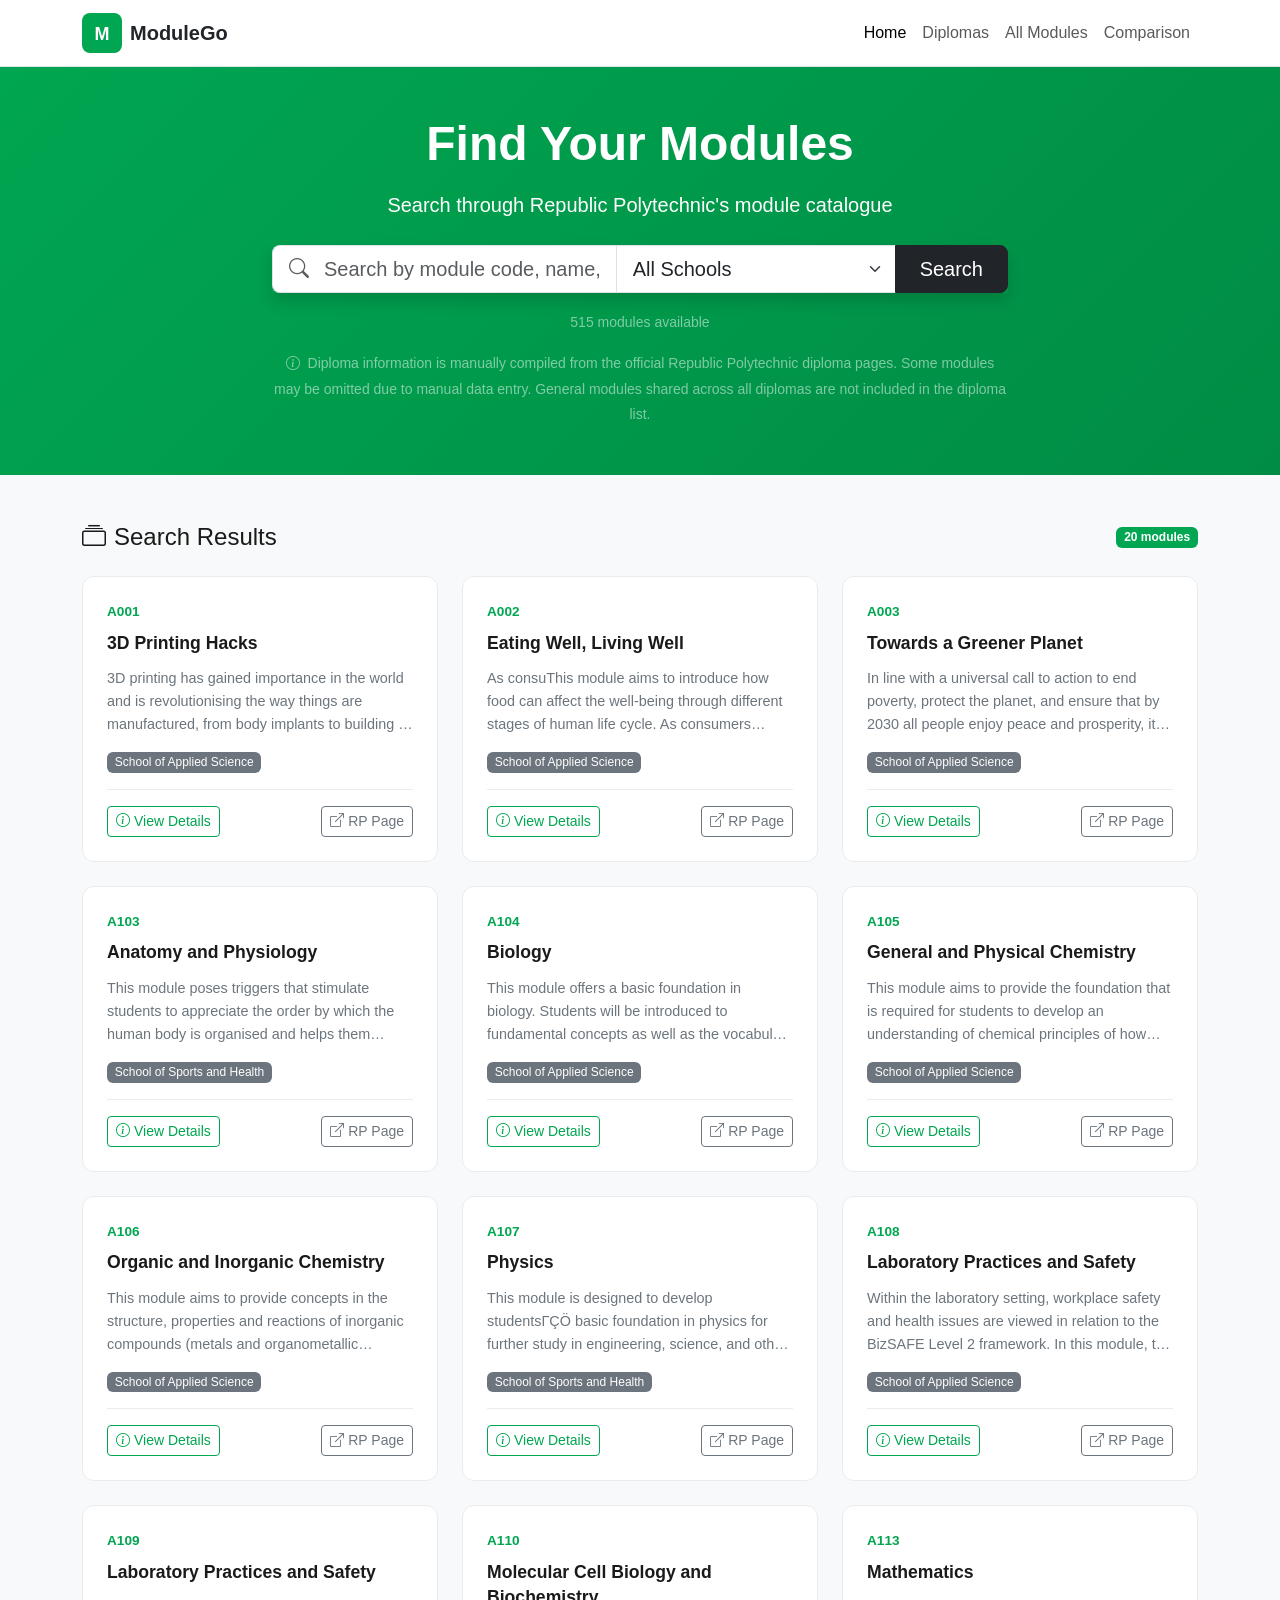
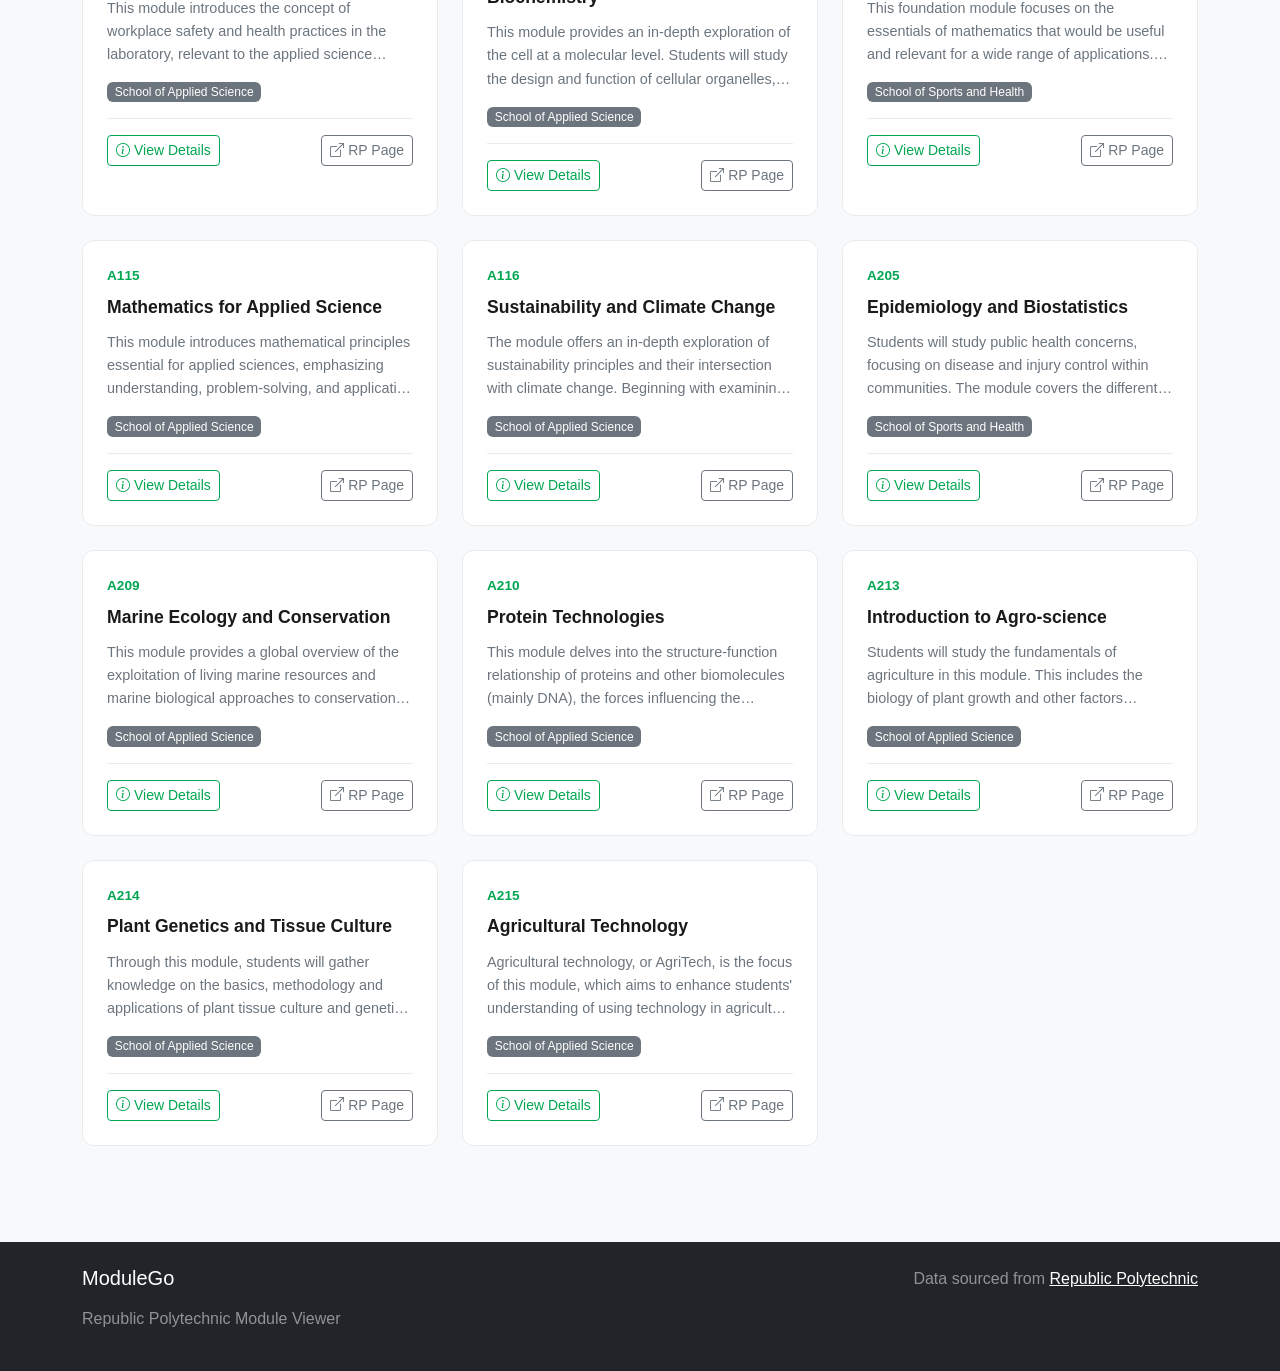
==== commit 263f6282: "Restore school filter dropdown and filter logic in search" ====
--- a/index.html
+++ b/index.html
@@ -62,7 +62,16 @@
                                     class="form-control border-start-0 ps-0" 
                                     placeholder="Search by module code, name, or keyword..."
                                     autocomplete="off"
-                                >
+                                ><select id="schoolFilter" class="form-select" style="max-width: 280px;">
+                                    <option value="all">All Schools</option>
+                                    <option value="School of Applied Science">School of Applied Science</option>
+                                    <option value="School of Engineering">School of Engineering</option>
+                                    <option value="School of Infocomm">School of Infocomm</option>
+                                    <option value="School of Hospitality">School of Hospitality</option>
+                                    <option value="School of Management and Communication">School of Management and Communication</option>
+                                    <option value="School of Sports, Health and Leisure">School of Sports, Health and Leisure</option>
+                                    <option value="School of Technology for the Arts">School of Technology for the Arts</option>
+                                </select>
                                 <button id="searchBtn" class="btn btn-dark px-4" type="button">
                                     Search
                                 </button>
